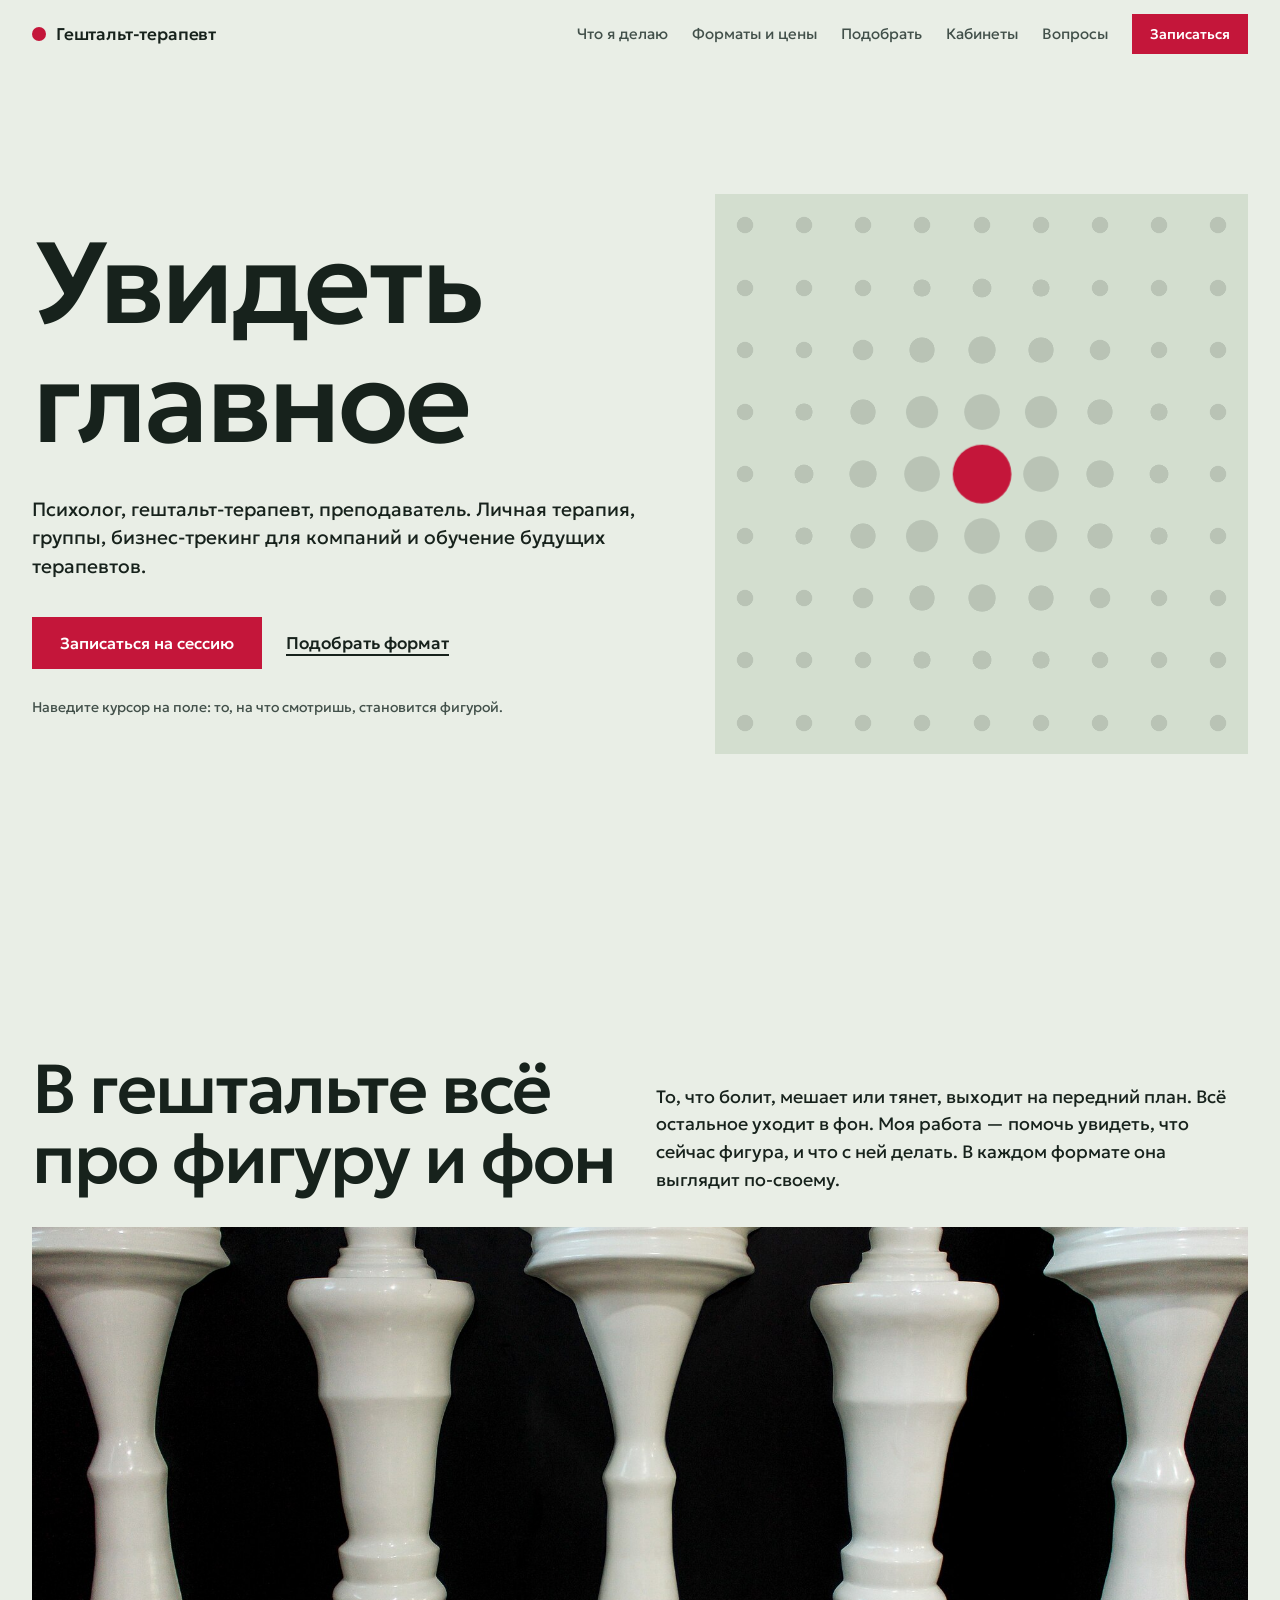
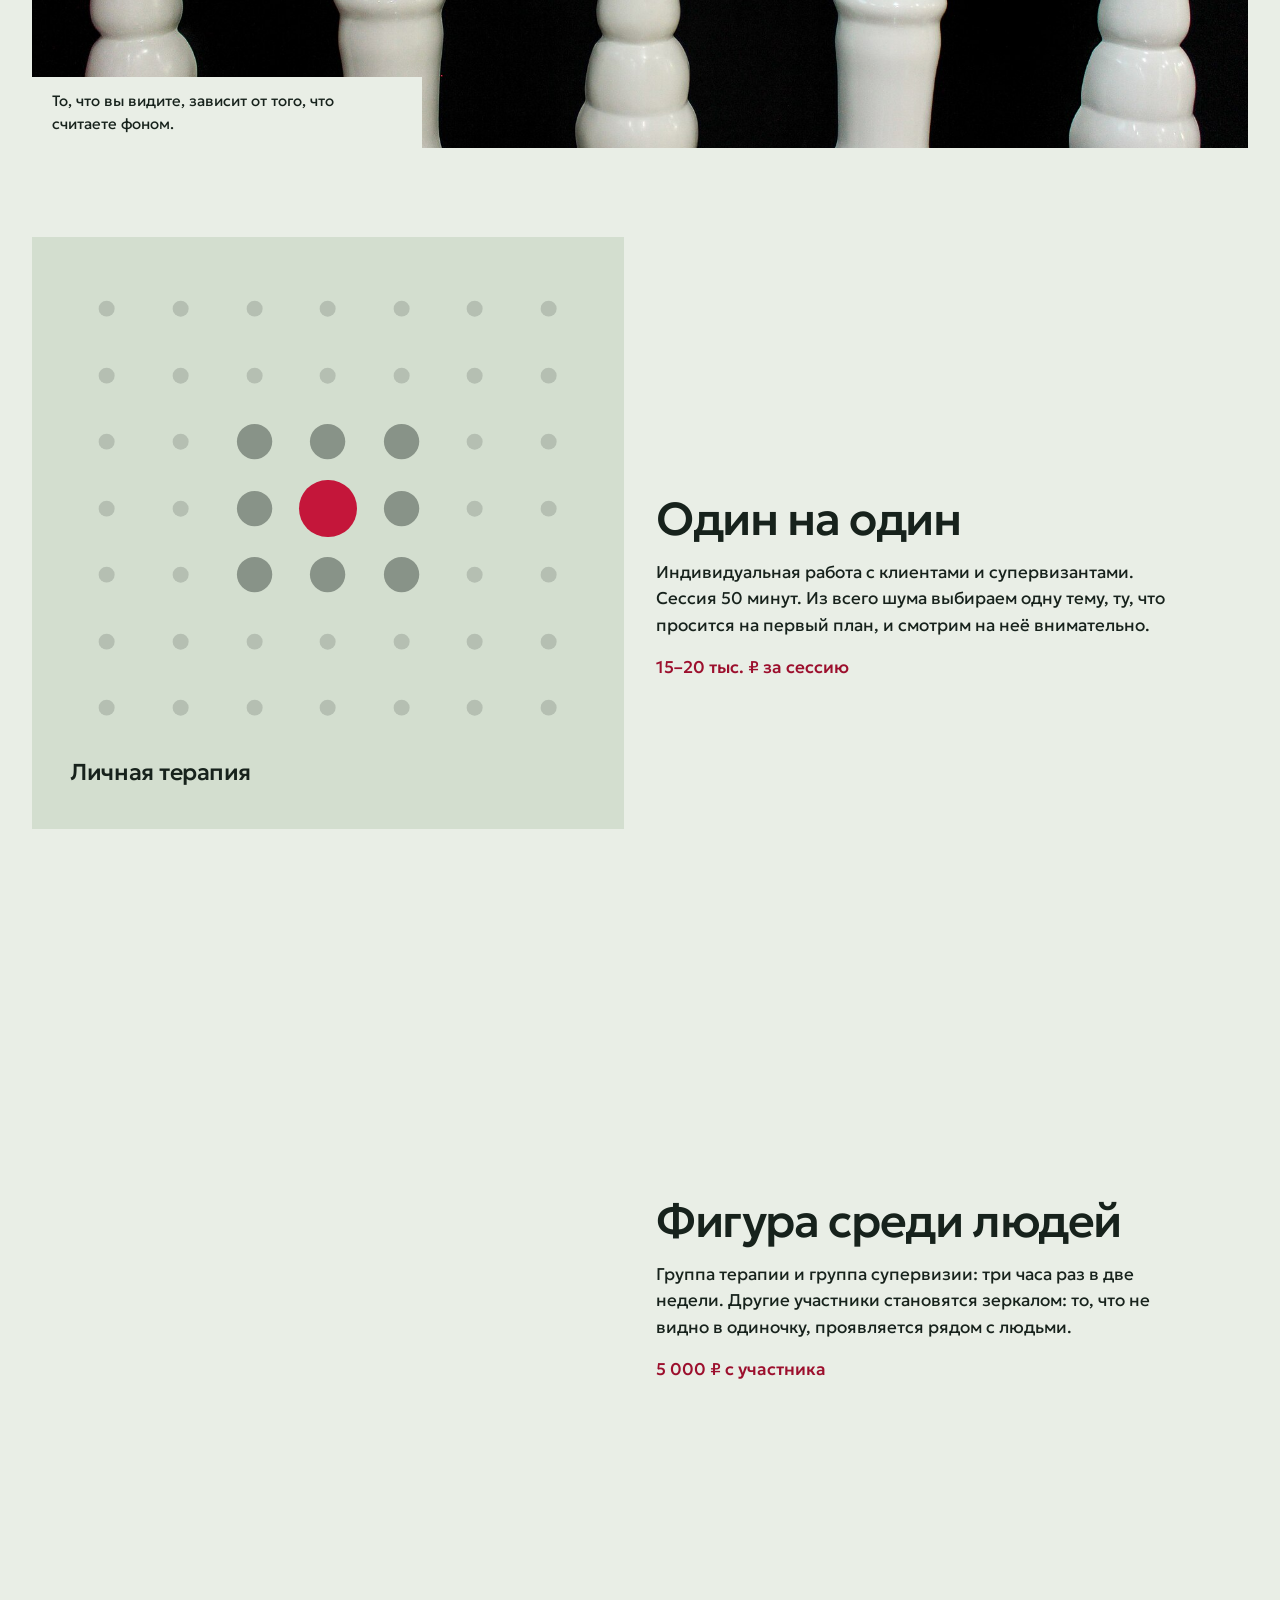
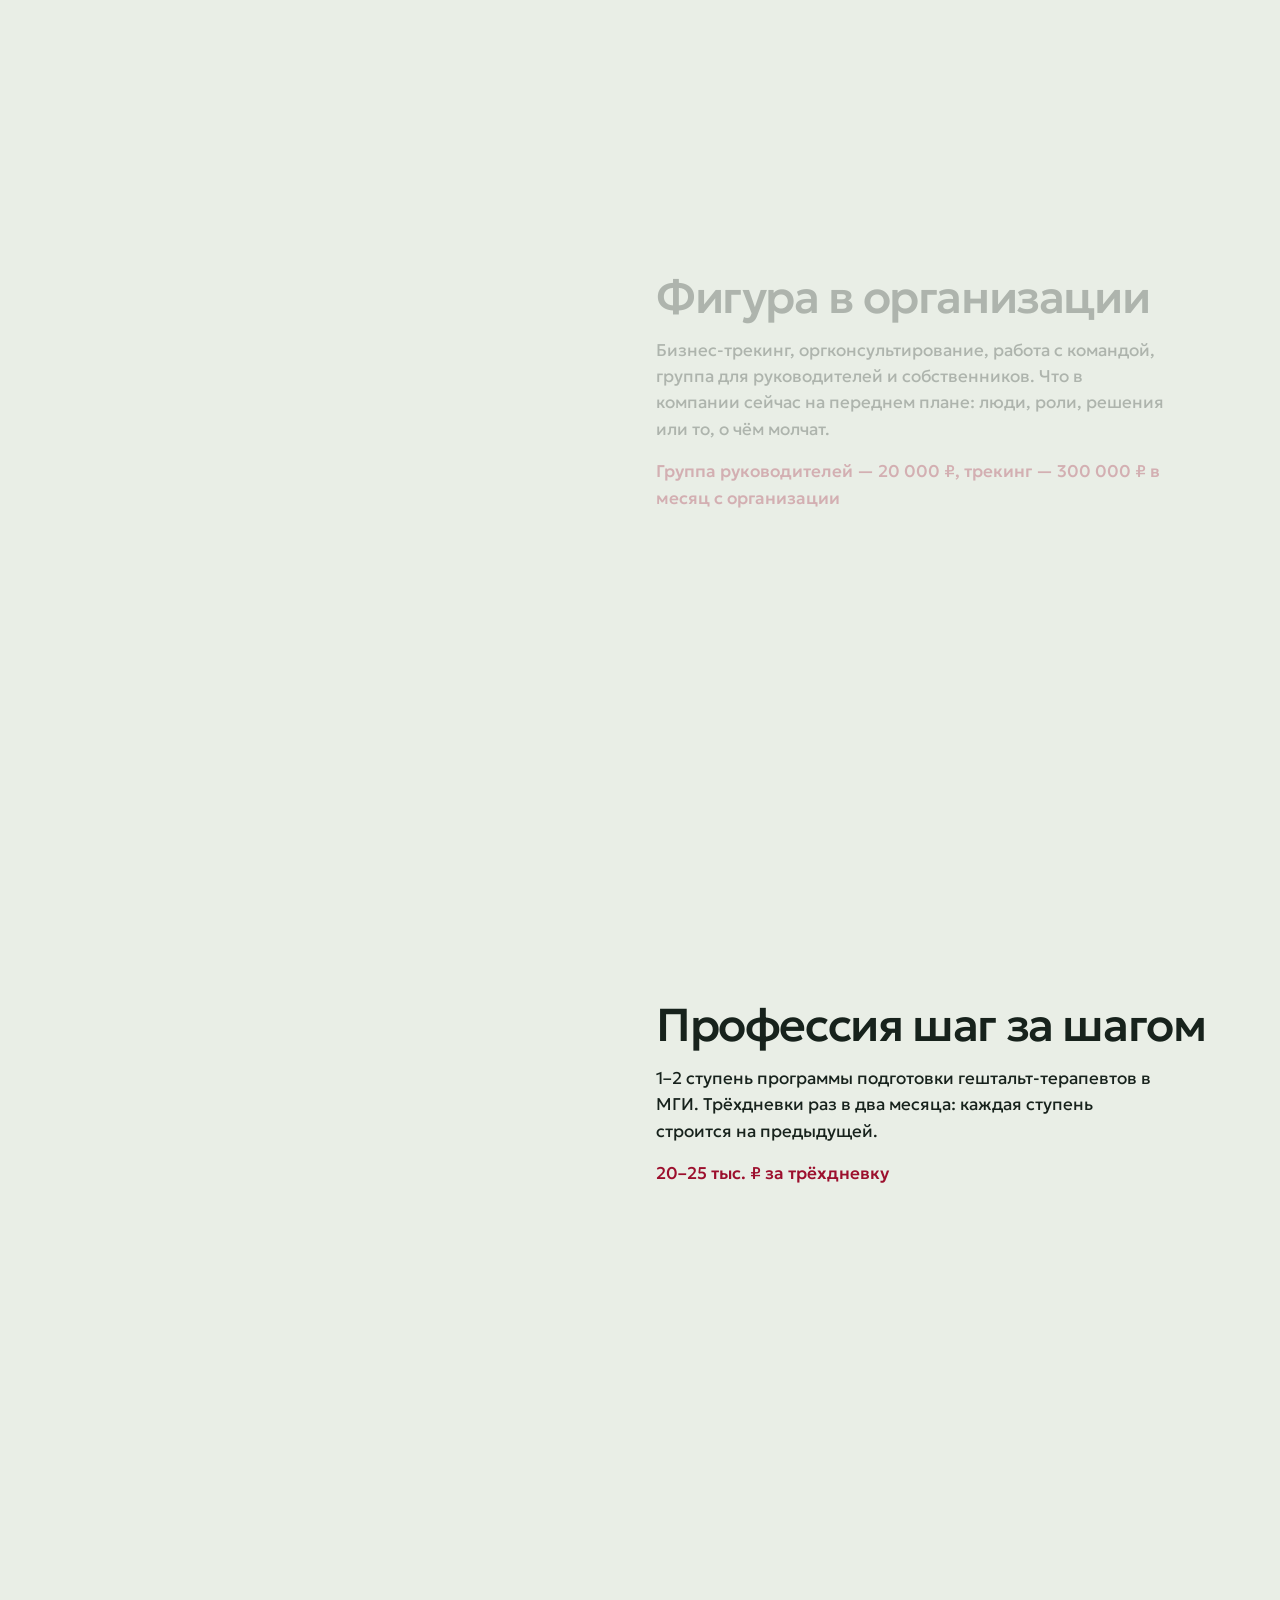
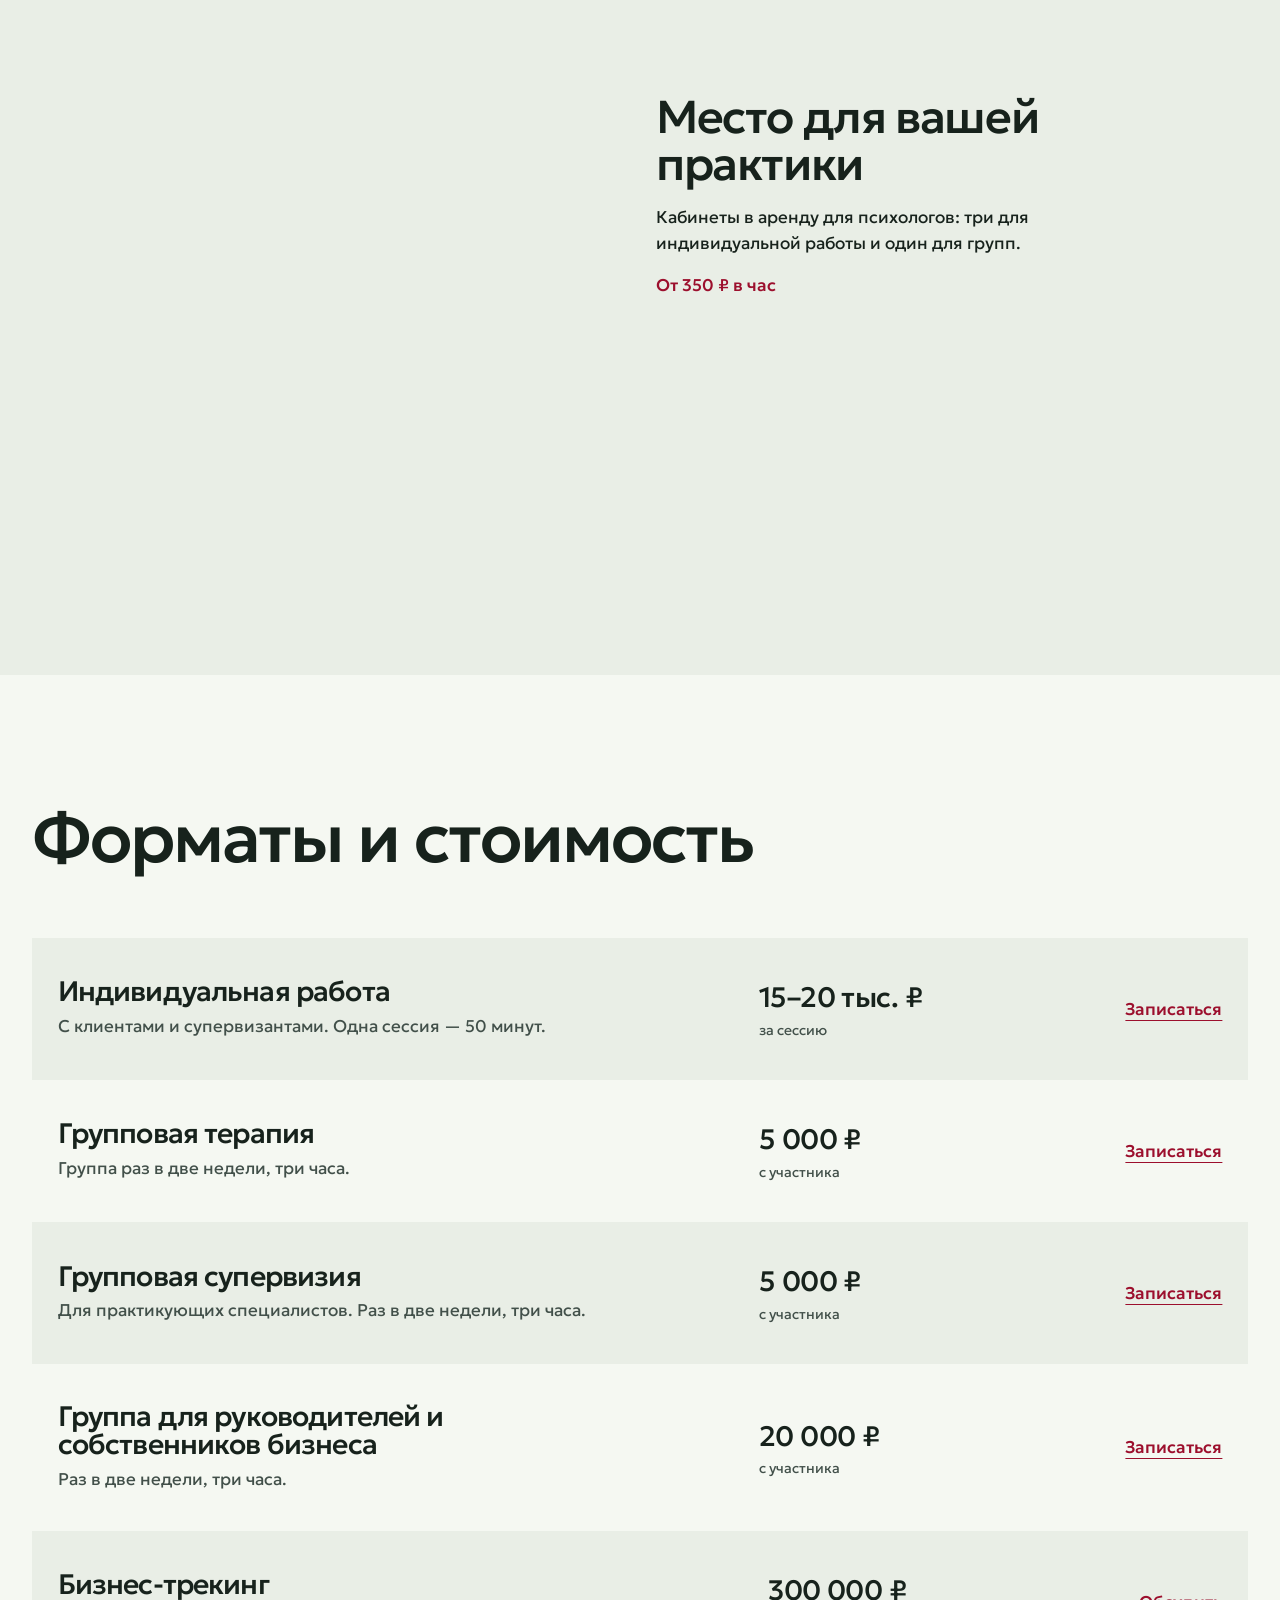
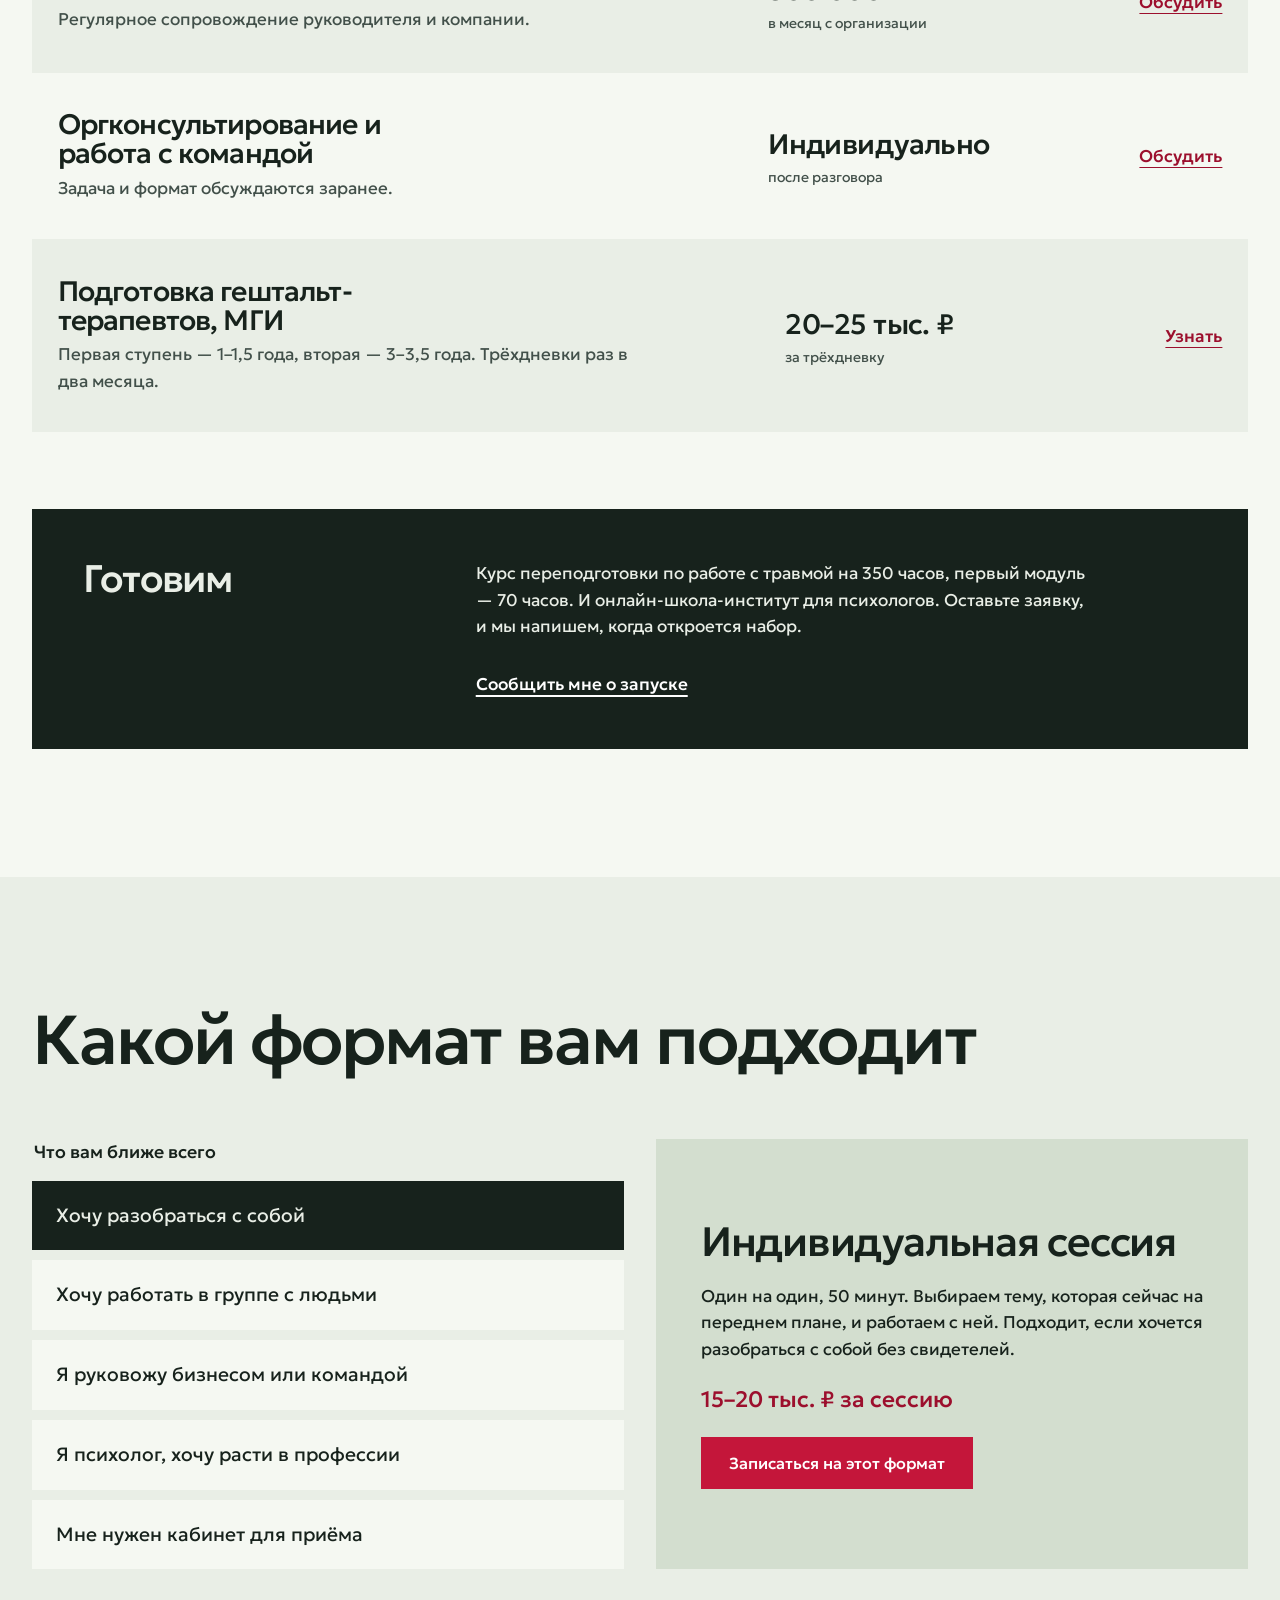
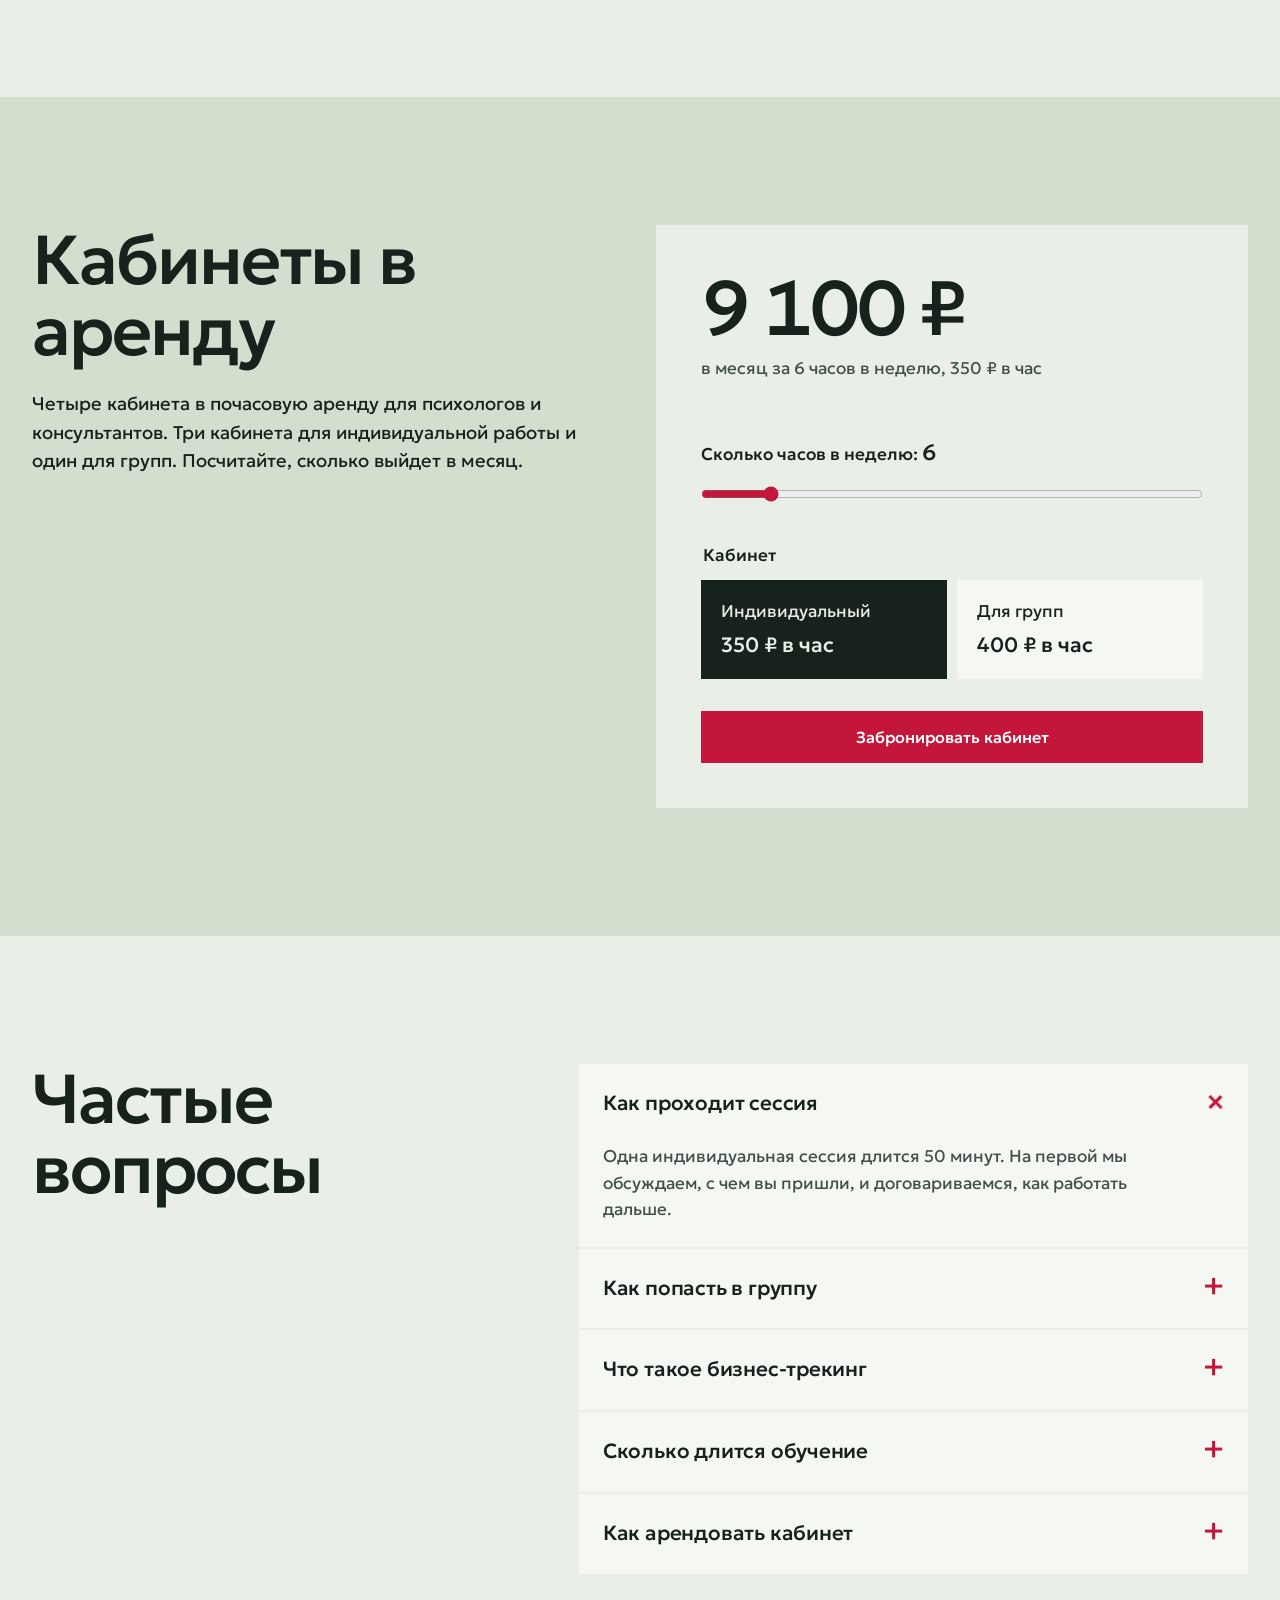
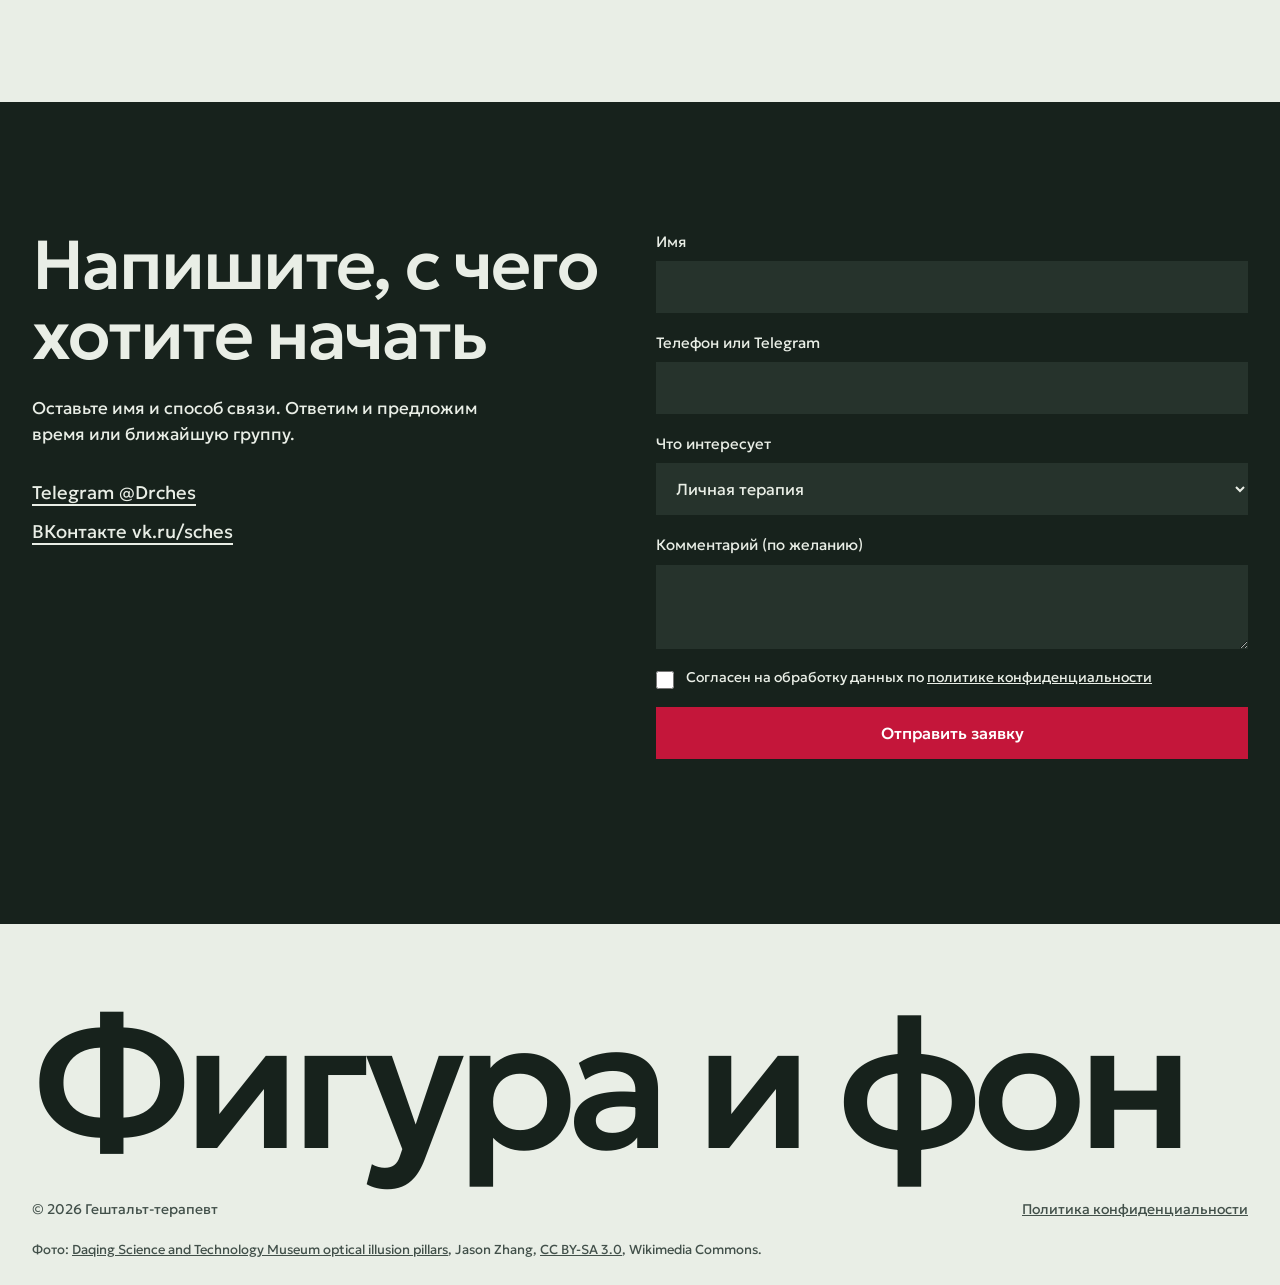
==== index.html @ aaffb103 "Landing: gestalt therapist" ====
<!doctype html>
<html lang="ru">
<head>
<meta charset="utf-8">
<meta name="viewport" content="width=device-width, initial-scale=1">
<title>Гештальт-терапевт: личная терапия, группы, бизнес-трекинг, аренда кабинетов</title>
<meta name="description" content="Психолог, гештальт-терапевт, преподаватель. Личная терапия от 15 000 ₽ за сессию, группы по 5 000 ₽, бизнес-трекинг, оргконсультирование, обучение гештальт-терапевтов. Кабинеты в аренду для психологов.">
<meta property="og:title" content="Гештальт-терапевт: терапия, группы, бизнес-трекинг">
<meta property="og:description" content="Выйти из фона и увидеть главное. Личная терапия, группы, работа с командами, обучение и кабинеты в аренду.">
<meta property="og:type" content="website">
<meta name="theme-color" content="#E9EEE6">
<script>document.documentElement.classList.add('js')</script>
<link rel="preconnect" href="https://fonts.googleapis.com">
<link rel="preconnect" href="https://fonts.gstatic.com" crossorigin>
<link href="https://fonts.googleapis.com/css2?family=Geologica:wght@300;400;500;700&display=swap" rel="stylesheet">
<link rel="stylesheet" href="styles.css">
</head>
<body>

<header class="header" id="header">
  <div class="header__inner">
    <a class="logo" href="#top" aria-label="Гештальт-терапевт, на главную"><i class="logo__dot" aria-hidden="true"></i>Гештальт-терапевт</a>
    <nav class="nav" id="nav" aria-label="Разделы">
      <a href="#work">Что я делаю</a>
      <a href="#services">Форматы и цены</a>
      <a href="#pick">Подобрать</a>
      <a href="#rooms">Кабинеты</a>
      <a href="#faq">Вопросы</a>
    </nav>
    <a class="btn btn--small header__cta" href="#contact"><span>Записаться</span></a>
    <button class="burger" id="burger" aria-label="Меню" aria-expanded="false"><i></i><i></i></button>
  </div>
</header>

<main id="top">

<!-- HERO -->
<section class="hero">
  <div class="hero__text">
    <h1 class="hero__title" data-split>Увидеть главное</h1>
    <p class="hero__lead">Психолог, гештальт-терапевт, преподаватель. Личная терапия, группы, бизнес-трекинг для компаний и обучение будущих терапевтов.</p>
    <div class="hero__actions">
      <a class="btn" href="#contact" data-magnet><span>Записаться на сессию</span></a>
      <a class="textlink" href="#pick">Подобрать формат</a>
    </div>
    <p class="hero__hint" id="heroHint">Наведите курсор на поле: то, на что смотришь, становится фигурой.</p>
  </div>
  <div class="field" id="field" role="img" aria-label="Поле из кругов: один из них выходит на первый план"></div>
</section>

<!-- SCENE -->
<section class="zone" id="work" aria-labelledby="sceneTitle">
  <div class="zone__head">
    <h2 id="sceneTitle">В гештальте всё про фигуру и фон</h2>
    <figure class="zone__pic"><img src="assets/daqing-science-and-technology-museum-optical-illusion.jpg" width="1920" height="1280" alt="Две колонны-иллюзии: профиль лица или ваза, зависит от того, что вы считаете фоном" loading="lazy"><figcaption>То, что вы видите, зависит от того, что считаете фоном.</figcaption></figure>
    <p class="zone__lead">То, что болит, мешает или тянет, выходит на передний план. Всё остальное уходит в фон. Моя работа — помочь увидеть, что сейчас фигура, и что с ней делать. В каждом формате она выглядит по-своему.</p>
  </div>
  <div class="zone__body">
    <div class="zone__stage" aria-hidden="true">
      <div class="grid7" id="grid7"></div>
      <p class="zone__cap" id="sceneCap">Личная терапия</p>
    </div>
    <ol class="zone__steps">
      <li class="step is-active" data-pattern="solo" data-label="Личная терапия">
        <h3>Один на один</h3>
        <p>Индивидуальная работа с клиентами и супервизантами. Сессия 50 минут. Из всего шума выбираем одну тему, ту, что просится на первый план, и смотрим на неё внимательно.</p>
        <p class="step__price">15–20 тыс. ₽ за сессию</p>
      </li>
      <li class="step" data-pattern="group" data-label="Группы">
        <h3>Фигура среди людей</h3>
        <p>Группа терапии и группа супервизии: три часа раз в две недели. Другие участники становятся зеркалом: то, что не видно в одиночку, проявляется рядом с людьми.</p>
        <p class="step__price">5 000 ₽ с участника</p>
      </li>
      <li class="step" data-pattern="team" data-label="Бизнес и команды">
        <h3>Фигура в организации</h3>
        <p>Бизнес-трекинг, оргконсультирование, работа с командой, группа для руководителей и собственников. Что в компании сейчас на переднем плане: люди, роли, решения или то, о чём молчат.</p>
        <p class="step__price">Группа руководителей — 20 000 ₽, трекинг — 300 000 ₽ в месяц с организации</p>
      </li>
      <li class="step" data-pattern="learn" data-label="Обучение">
        <h3>Профессия шаг за шагом</h3>
        <p>1–2 ступень программы подготовки гештальт-терапевтов в МГИ. Трёхдневки раз в два месяца: каждая ступень строится на предыдущей.</p>
        <p class="step__price">20–25 тыс. ₽ за трёхдневку</p>
      </li>
      <li class="step" data-pattern="rooms" data-label="Кабинеты">
        <h3>Место для вашей практики</h3>
        <p>Кабинеты в аренду для психологов: три для индивидуальной работы и один для групп.</p>
        <p class="step__price">От 350 ₽ в час</p>
      </li>
    </ol>
  </div>
</section>

<!-- SERVICES -->
<section class="services" id="services" aria-labelledby="servTitle">
  <h2 id="servTitle" data-reveal>Форматы и стоимость</h2>
  <ul class="rows">
    <li class="row" data-reveal>
      <div class="row__main"><h3>Индивидуальная работа</h3><p>С клиентами и супервизантами. Одна сессия — 50 минут.</p></div>
      <p class="row__price">15–20 тыс. ₽<small>за сессию</small></p>
      <a class="row__go" href="#contact" data-fmt="Личная терапия" aria-label="Записаться: индивидуальная работа">Записаться</a>
    </li>
    <li class="row" data-reveal>
      <div class="row__main"><h3>Групповая терапия</h3><p>Группа раз в две недели, три часа.</p></div>
      <p class="row__price">5 000 ₽<small>с участника</small></p>
      <a class="row__go" href="#contact" data-fmt="Групповая терапия" aria-label="Записаться: групповая терапия">Записаться</a>
    </li>
    <li class="row" data-reveal>
      <div class="row__main"><h3>Групповая супервизия</h3><p>Для практикующих специалистов. Раз в две недели, три часа.</p></div>
      <p class="row__price">5 000 ₽<small>с участника</small></p>
      <a class="row__go" href="#contact" data-fmt="Групповая супервизия" aria-label="Записаться: групповая супервизия">Записаться</a>
    </li>
    <li class="row" data-reveal>
      <div class="row__main"><h3>Группа для руководителей и собственников бизнеса</h3><p>Раз в две недели, три часа.</p></div>
      <p class="row__price">20 000 ₽<small>с участника</small></p>
      <a class="row__go" href="#contact" data-fmt="Группа для руководителей" aria-label="Записаться: группа для руководителей">Записаться</a>
    </li>
    <li class="row" data-reveal>
      <div class="row__main"><h3>Бизнес-трекинг</h3><p>Регулярное сопровождение руководителя и компании.</p></div>
      <p class="row__price">300 000 ₽<small>в месяц с организации</small></p>
      <a class="row__go" href="#contact" data-fmt="Бизнес-трекинг" aria-label="Обсудить бизнес-трекинг">Обсудить</a>
    </li>
    <li class="row" data-reveal>
      <div class="row__main"><h3>Оргконсультирование и работа с командой</h3><p>Задача и формат обсуждаются заранее.</p></div>
      <p class="row__price">Индивидуально<small>после разговора</small></p>
      <a class="row__go" href="#contact" data-fmt="Оргконсультирование" aria-label="Обсудить оргконсультирование">Обсудить</a>
    </li>
    <li class="row" data-reveal>
      <div class="row__main"><h3>Подготовка гештальт-терапевтов, МГИ</h3><p>Первая ступень — 1–1,5 года, вторая — 3–3,5 года. Трёхдневки раз в два месяца.</p></div>
      <p class="row__price">20–25 тыс. ₽<small>за трёхдневку</small></p>
      <a class="row__go" href="#contact" data-fmt="Обучение" aria-label="Узнать про обучение">Узнать</a>
    </li>
  </ul>
  <div class="soon" data-reveal>
    <h3>Готовим</h3>
    <p>Курс переподготовки по работе с травмой на 350 часов, первый модуль — 70 часов. И онлайн-школа-институт для психологов. Оставьте заявку, и мы напишем, когда откроется набор.</p>
    <a class="textlink" href="#contact" data-fmt="Новые программы">Сообщить мне о запуске</a>
  </div>
</section>

<!-- PICKER -->
<section class="pick" id="pick" aria-labelledby="pickTitle">
  <h2 id="pickTitle">Какой формат вам подходит</h2>
  <div class="pick__body">
    <fieldset class="pick__q">
      <legend>Что вам ближе всего</legend>
      <label><input type="radio" name="pk" value="self" checked><span>Хочу разобраться с собой</span></label>
      <label><input type="radio" name="pk" value="people"><span>Хочу работать в группе с людьми</span></label>
      <label><input type="radio" name="pk" value="boss"><span>Я руковожу бизнесом или командой</span></label>
      <label><input type="radio" name="pk" value="pro"><span>Я психолог, хочу расти в профессии</span></label>
      <label><input type="radio" name="pk" value="room"><span>Мне нужен кабинет для приёма</span></label>
    </fieldset>
    <div class="pick__out" aria-live="polite">
      <p class="pick__format" id="pickFormat"></p>
      <p class="pick__why" id="pickWhy"></p>
      <p class="pick__price" id="pickPrice"></p>
      <a class="btn" id="pickGo" href="#contact"><span>Записаться на этот формат</span></a>
    </div>
  </div>
</section>

<!-- ROOMS -->
<section class="rooms" id="rooms" aria-labelledby="roomsTitle">
  <div class="rooms__intro">
    <h2 id="roomsTitle">Кабинеты в аренду</h2>
    <p>Четыре кабинета в почасовую аренду для психологов и консультантов. Три кабинета для индивидуальной работы и один для групп. Посчитайте, сколько выйдет в месяц.</p>
  </div>
  <div class="calc" id="calc">
    <div class="calc__res" aria-live="polite">
      <p class="calc__sum"><span id="sumMonth">9 100</span> ₽</p>
      <p class="calc__note" id="sumNote">в месяц за 6 часов в неделю</p>
    </div>
    <div class="calc__f">
      <p>Сколько часов в неделю: <output id="hOut">6</output></p>
      <input type="range" id="hours" min="1" max="40" value="6" aria-label="Часов в неделю">
    </div>
    <fieldset class="calc__type">
      <legend>Кабинет</legend>
      <label><input type="radio" name="room" value="350" checked><span>Индивидуальный<b>350 ₽ в час</b></span></label>
      <label><input type="radio" name="room" value="400"><span>Для групп<b>400 ₽ в час</b></span></label>
    </fieldset>
    <a class="btn" href="#contact" data-fmt="Аренда кабинета"><span>Забронировать кабинет</span></a>
  </div>
</section>

<!-- FAQ -->
<section class="faq" id="faq" aria-labelledby="faqTitle">
  <h2 id="faqTitle" data-reveal>Частые вопросы</h2>
  <div class="faq__list">
    <details data-reveal open>
      <summary>Как проходит сессия</summary>
      <p>Одна индивидуальная сессия длится 50 минут. На первой мы обсуждаем, с чем вы пришли, и договариваемся, как работать дальше.</p>
    </details>
    <details data-reveal>
      <summary>Как попасть в группу</summary>
      <p>Оставьте заявку и укажите, какая группа интересует: терапии, супервизии или для руководителей. Мы свяжемся и подскажем, когда ближайшая встреча. Группы встречаются раз в две недели по три часа.</p>
    </details>
    <details data-reveal>
      <summary>Что такое бизнес-трекинг</summary>
      <p>Регулярная работа с руководителем и командой над тем, что происходит в компании. Стоимость — 300 000 ₽ в месяц с организации. Состав и ритм встреч обсуждаем на первом разговоре.</p>
    </details>
    <details data-reveal>
      <summary>Сколько длится обучение</summary>
      <p>Первая ступень программы подготовки гештальт-терапевтов в МГИ занимает от года до полутора лет, вторая — три–три с половиной года. Занятия трёхдневками раз в два месяца, трёхдневка стоит 20–25 тыс. ₽.</p>
    </details>
    <details data-reveal>
      <summary>Как арендовать кабинет</summary>
      <p>Выберите кабинет и количество часов в калькуляторе выше и оставьте заявку. Индивидуальный кабинет стоит 350 ₽ в час, групповой — 400 ₽ в час.</p>
    </details>
  </div>
</section>

<!-- CONTACT -->
<section class="contact" id="contact" aria-labelledby="contactTitle">
  <div class="contact__text">
    <h2 id="contactTitle">Напишите, с чего хотите начать</h2>
    <p>Оставьте имя и способ связи. Ответим и предложим время или ближайшую группу.</p>
    <ul class="links">
      <li><a href="https://t.me/Drches" target="_blank" rel="noopener">Telegram @Drches</a></li>
      <li><a href="https://vk.ru/sches" target="_blank" rel="noopener">ВКонтакте vk.ru/sches</a></li>
    </ul>
  </div>
  <form class="form" id="leadForm" novalidate>
    <label>Имя<input type="text" name="name" autocomplete="given-name" required></label>
    <label>Телефон или Telegram<input type="tel" name="phone" autocomplete="tel" required></label>
    <label>Что интересует
      <select name="request" id="reqSelect">
        <option>Личная терапия</option>
        <option>Групповая терапия</option>
        <option>Групповая супервизия</option>
        <option>Группа для руководителей</option>
        <option>Бизнес-трекинг</option>
        <option>Оргконсультирование</option>
        <option>Обучение</option>
        <option>Аренда кабинета</option>
        <option>Новые программы</option>
      </select>
    </label>
    <label>Комментарий (по желанию)<textarea name="comment" rows="3"></textarea></label>
    <input type="text" name="_gotcha" style="display:none" tabindex="-1" autocomplete="off">
    <label class="check"><input type="checkbox" name="consent" required><span>Согласен на обработку данных по <a href="privacy.html" target="_blank">политике конфиденциальности</a></span></label>
    <button class="btn" type="submit"><span>Отправить заявку</span></button>
    <p class="form__note" id="formNote" role="status"></p>
  </form>
</section>

</main>

<footer class="footer">
  <p class="footer__big" aria-hidden="true">Фигура и фон</p>
  <div class="footer__row">
    <p>© <span id="year">2026</span> Гештальт-терапевт</p>
    <a href="privacy.html">Политика конфиденциальности</a>
  </div>
  <p class="credits">Фото: <a href="https://commons.wikimedia.org/wiki/File:Daqing_Science_and_Technology_Museum_optical_illusion_pillars.jpg">Daqing Science and Technology Museum optical illusion pillars</a>, Jason Zhang, <a href="https://creativecommons.org/licenses/by-sa/3.0">CC BY-SA 3.0</a>, Wikimedia Commons.</p>
</footer>

<script src="script.js"></script>
</body>
</html>
---- styles.css ----
:root{
  --ground:#E9EEE6; --field:#D3DECF; --soft:#F5F8F2; --ink:#17221C; --ink2:#42504A; --accent:#C4163A; --accent-d:#9C0F2D;
  --m:clamp(16px,3vw,32px);
  --ff:'Geologica',system-ui,-apple-system,'Segoe UI',sans-serif;
  --ease:cubic-bezier(.2,.7,.2,1);
}
*{box-sizing:border-box;margin:0}
html{scroll-behavior:auto;-webkit-text-size-adjust:100%}
body{background:var(--ground);color:var(--ink);font:400 17px/1.55 var(--ff);overflow-x:hidden}
a{color:inherit}
img{max-width:100%;display:block}
:focus-visible{outline:3px solid var(--accent);outline-offset:3px}
::selection{background:var(--accent);color:#fff}
h1,h2,h3{font-weight:500;letter-spacing:-.03em;line-height:1.02}
h2{font-size:clamp(2rem,5.4vw,5rem);max-width:22ch}

/* header */
.header{position:fixed;inset:0 0 auto 0;z-index:50;transition:background .3s}
.header.scrolled{background:var(--ground)}
.header__inner{display:flex;align-items:center;gap:24px;padding:14px var(--m)}
.logo{display:flex;align-items:center;gap:10px;font-weight:500;text-decoration:none;letter-spacing:-.01em;margin-right:auto}
.logo__dot{width:14px;height:14px;border-radius:50%;background:var(--accent);display:block}
.nav{display:flex;gap:24px}
.nav a{text-decoration:none;font-size:15px;color:var(--ink2);transition:color .2s}
.nav a:hover{color:var(--ink)}
.burger{display:none;background:none;border:0;width:44px;height:44px;position:relative;cursor:pointer}
.burger i{position:absolute;left:10px;right:10px;height:2px;background:var(--ink);transition:transform .3s var(--ease)}
.burger i:first-child{top:18px}.burger i:last-child{top:25px}
.burger.is-open i:first-child{transform:translateY(3.5px) rotate(45deg)}
.burger.is-open i:last-child{transform:translateY(-3.5px) rotate(-45deg)}

/* buttons */
.btn{display:inline-flex;align-items:center;justify-content:center;min-height:52px;padding:0 28px;background:var(--accent);color:#fff;text-decoration:none;border:0;border-radius:0;font:500 16px var(--ff);cursor:pointer;transition:background .2s,transform .2s var(--ease)}
.btn:hover{background:var(--accent-d)}
.btn:active{transform:scale(.97)}
.btn--small{min-height:40px;padding:0 18px;font-size:14px}
.textlink{font-weight:500;text-decoration:underline;text-underline-offset:5px;text-decoration-thickness:2px;transition:color .2s}
.textlink:hover{color:var(--accent)}

/* hero */
.hero{min-height:100svh;display:grid;grid-template-columns:1.1fr .9fr;gap:var(--m);align-items:center;padding:96px var(--m) 48px}
.hero__title{font-size:clamp(3rem,9vw,9rem);line-height:.95}
.hero__title .w{display:inline-block;overflow:hidden;vertical-align:top;padding-bottom:.08em}
.hero__title .w>span{display:inline-block;transform:translateY(105%);animation:up 1.1s var(--ease) forwards;animation-delay:calc(var(--i)*.09s + .1s)}
.no-js .hero__title .w>span{transform:none}
@keyframes up{to{transform:none}}
.hero__lead{max-width:34em;margin-top:28px;font-size:clamp(1.05rem,1.5vw,1.3rem);line-height:1.5}
.hero__actions{display:flex;flex-wrap:wrap;align-items:center;gap:24px;margin-top:36px}
.hero__hint{margin-top:28px;font-size:14px;color:var(--ink2);max-width:34em}
.field{position:relative;aspect-ratio:1/1.05;width:100%;max-height:78svh;background:var(--field);touch-action:pan-y}
.disc{position:absolute;border-radius:50%;background:var(--ink);opacity:.14;transform:translate(-50%,-50%) scale(var(--s,.3));transition:transform .5s var(--ease),background .3s,opacity .3s;will-change:transform}
.disc.is-fig{background:var(--accent);opacity:1}

/* scene */
.zone{padding:clamp(80px,12vw,200px) var(--m) clamp(80px,10vw,160px)}
.zone__head{display:grid;gap:var(--m);align-items:end;margin-bottom:clamp(48px,7vw,110px)}
.zone__head{grid-template-columns:1fr 1fr}.zone__lead{grid-column:2;font-size:clamp(1.05rem,1.4vw,1.25rem);max-width:34em}.zone__pic{grid-column:1/-1;grid-row:2;position:relative;overflow:hidden;aspect-ratio:21/9}.zone__pic img{width:100%;height:100%;object-fit:cover;transition:transform 1.6s var(--ease)}.zone__pic:hover img{transform:scale(1.03)}.zone__pic figcaption{position:absolute;left:0;bottom:0;background:var(--ground);padding:12px 20px;font-size:15px;max-width:26em}
.zone__body{display:grid;grid-template-columns:1fr 1fr;gap:var(--m);align-items:start}
.zone__stage{position:sticky;top:12vh;background:var(--field);padding:clamp(20px,3vw,48px);aspect-ratio:1/1;max-height:76vh;width:100%;display:flex;flex-direction:column;justify-content:space-between}
.grid7{display:grid;grid-template-columns:repeat(7,1fr);gap:0;flex:1;min-height:0}
.cell{position:relative}
.cell i{position:absolute;inset:0;margin:auto;width:78%;aspect-ratio:1;border-radius:50%;background:var(--ink);opacity:.16;transform:scale(var(--s,.3));transition:transform .7s var(--ease),background .4s,opacity .4s;transition-delay:var(--dl,0s)}
.cell.f i{background:var(--accent);opacity:1}
.cell.m i{opacity:.4}
.zone__cap{font-weight:500;font-size:clamp(1.1rem,1.8vw,1.6rem);margin-top:14px;letter-spacing:-.02em}
.zone__steps{list-style:none;padding:0}
.step{min-height:78vh;display:flex;flex-direction:column;justify-content:center;gap:16px;opacity:.28;transition:opacity .5s;padding-right:var(--m)}
.step.is-active{opacity:1}
.step h3{font-size:clamp(1.8rem,3.6vw,3.4rem)}
.step p{max-width:30em}
.step__price{font-weight:500;color:var(--accent-d)}

/* services */
.services{background:var(--soft);padding:clamp(80px,10vw,160px) var(--m)}
.rows{list-style:none;padding:0;margin-top:clamp(40px,5vw,72px)}
.row{display:grid;grid-template-columns:1.6fr .8fr auto;gap:var(--m);align-items:center;padding:clamp(24px,3vw,40px) 0;transition:background .25s,padding .25s var(--ease)}
.row:nth-child(odd){background:var(--ground);padding-inline:clamp(16px,2vw,32px)}
.row:nth-child(even){padding-inline:clamp(16px,2vw,32px)}
.row:hover{background:var(--field)}
.row h3{font-size:clamp(1.3rem,2.2vw,2rem);max-width:22ch}
.row p{color:var(--ink2);margin-top:6px;max-width:34em}
.row .row__price{font-size:clamp(1.3rem,2.2vw,2rem);font-weight:500;color:var(--ink);letter-spacing:-.02em;margin:0}
.row__price small{display:block;font-size:14px;font-weight:400;color:var(--ink2);letter-spacing:0}
.row__go{font-weight:500;color:var(--accent-d);text-underline-offset:5px;white-space:nowrap}
.soon{margin-top:clamp(40px,6vw,96px);padding:clamp(24px,4vw,56px);background:var(--ink);color:var(--ground);display:grid;grid-template-columns:1fr 2fr;gap:var(--m);align-items:start}
.soon h3{font-size:clamp(1.6rem,3vw,2.6rem)}
.soon p{max-width:36em}
.soon .textlink{grid-column:2;color:#fff}

/* picker */
.pick{padding:clamp(80px,10vw,160px) var(--m)}
.pick__body{display:grid;grid-template-columns:1fr 1fr;gap:var(--m);margin-top:clamp(40px,5vw,72px);align-items:stretch}
.pick__q{border:0;padding:0;display:grid;gap:10px;align-content:start}
.pick__q legend{font-weight:500;margin-bottom:14px;font-size:1.1rem}
.pick__q label{cursor:pointer}
.pick__q input{position:absolute;opacity:0}
.pick__q span{display:block;padding:20px 24px;background:var(--soft);font-size:clamp(1.05rem,1.5vw,1.3rem);transition:background .25s,color .25s,transform .25s var(--ease)}
.pick__q label:hover span{transform:translateX(6px)}
.pick__q input:checked+span{background:var(--ink);color:var(--ground)}
.pick__q input:focus-visible+span{outline:3px solid var(--accent);outline-offset:3px}
.pick__out{background:var(--field);padding:clamp(24px,3.5vw,56px);display:flex;flex-direction:column;gap:20px;justify-content:center;transition:opacity .26s,transform .26s var(--ease)}
.pick__out.is-swap{opacity:0;transform:translateY(10px)}
.pick__format{font-size:clamp(1.6rem,3.2vw,3rem);font-weight:500;letter-spacing:-.03em;line-height:1.05}
.pick__why{max-width:30em}
.pick__price{font-size:1.4rem;font-weight:500;color:var(--accent-d)}
.pick__out .btn{align-self:flex-start}

/* rooms */
.rooms{background:var(--field);padding:clamp(80px,10vw,160px) var(--m);display:grid;grid-template-columns:1fr 1fr;gap:var(--m);align-items:start}
.rooms__intro p{margin-top:24px;max-width:30em;font-size:1.15rem}
.calc{background:var(--ground);padding:clamp(24px,3.5vw,56px);display:grid;gap:32px}
.calc__type{border:0;padding:0;display:grid;grid-template-columns:1fr 1fr;gap:10px}
.calc__type legend{font-weight:500;margin-bottom:12px}
.calc__type input{position:absolute;opacity:0}
.calc__type span{display:flex;flex-direction:column;gap:4px;padding:18px 20px;background:var(--soft);cursor:pointer;transition:background .25s,color .25s}
.calc__type b{font-weight:500;font-size:1.3rem}
.calc__type input:checked+span{background:var(--ink);color:var(--ground)}
.calc__type input:focus-visible+span{outline:3px solid var(--accent);outline-offset:3px}
.calc__f{display:grid;gap:8px;font-weight:500}
.calc__f output{font-size:1.4rem;letter-spacing:-.02em}
.calc__f input{width:100%;accent-color:var(--accent);height:32px}
.calc__sum{font-size:clamp(3rem,6vw,5.5rem);font-weight:500;letter-spacing:-.04em;line-height:1;font-variant-numeric:tabular-nums}
.calc__note{margin:8px 0 22px;color:var(--ink2)}

/* faq */
.faq{padding:clamp(80px,10vw,160px) var(--m);display:grid;grid-template-columns:1fr 1.3fr;gap:var(--m);align-items:start}
.faq__list{display:grid;gap:2px}
details{background:var(--soft);padding:0 24px}
summary{list-style:none;cursor:pointer;padding:24px 0;font-size:clamp(1.1rem,1.6vw,1.4rem);font-weight:500;display:flex;justify-content:space-between;gap:16px;letter-spacing:-.01em}
summary::-webkit-details-marker{display:none}
summary::after{content:"+";font-size:1.6em;line-height:.8;color:var(--accent);transition:transform .3s var(--ease)}
details[open] summary::after{transform:rotate(45deg)}
details p{padding:0 0 24px;max-width:34em;color:var(--ink2)}

/* contact */
.contact{background:var(--ink);color:var(--ground);padding:clamp(80px,10vw,160px) var(--m);display:grid;grid-template-columns:1fr 1fr;gap:var(--m);align-items:start}
.contact h2{max-width:13ch}
.contact__text p{margin-top:24px;max-width:28em}
.links{list-style:none;padding:0;margin-top:32px;display:grid;gap:10px;font-size:1.15rem}
.links a{text-underline-offset:5px;text-decoration-thickness:2px}
.links a:hover{color:#fff}
.form{display:grid;gap:18px}
.form label{display:grid;gap:8px;font-size:15px}
.form input[type=text],.form input[type=tel],.form select,.form textarea{width:100%;min-height:52px;padding:12px 16px;border:0;border-radius:0;background:#26332C;color:var(--ground);font:400 16px var(--ff)}
.form textarea{resize:vertical}
.form select option{color:#000}
.form input:focus-visible,.form select:focus-visible,.form textarea:focus-visible{outline:3px solid var(--accent)}
.form .check{display:flex;gap:12px;align-items:flex-start;font-size:14px}
.form .check input{margin-top:4px;accent-color:var(--accent);width:18px;height:18px;flex:none}
.form__note{min-height:1.4em;font-size:14px}

/* footer */
.footer{padding:clamp(48px,6vw,96px) var(--m) 24px;overflow:hidden}
.footer__big{font-size:clamp(3rem,14.4vw,15rem);font-weight:500;letter-spacing:-.05em;line-height:.9;white-space:nowrap;color:var(--ink)}
.credits{margin-top:20px;font-size:13px;color:var(--ink2)}.footer__row{display:flex;justify-content:space-between;flex-wrap:wrap;gap:12px;margin-top:32px;font-size:14px;color:var(--ink2)}

/* reveal */
.js [data-reveal]{opacity:0;transform:translateY(24px);transition:opacity .9s var(--ease),transform .9s var(--ease);transition-delay:var(--d,0ms)}
.js [data-reveal].is-in{opacity:1;transform:none}

@media (max-width:900px){
  .nav{position:fixed;inset:60px 0 auto 0;background:var(--ground);flex-direction:column;gap:0;padding:8px var(--m) 20px;transform:translateY(-130%);transition:transform .4s var(--ease)}
  .nav.is-open{transform:none}
  .nav a{padding:14px 0;font-size:18px}
  .burger{display:block}
  .header__cta{display:none}
  .hero{grid-template-columns:1fr;padding-top:88px;min-height:auto;gap:32px}
  .field{aspect-ratio:1;max-height:none}
  .zone__head,.zone__body,.pick__body,.rooms,.faq,.contact,.soon{grid-template-columns:1fr}
  .soon .textlink{grid-column:1}
  .zone__stage,.zone__steps{grid-area:1/1}
  .zone__stage{top:64px;aspect-ratio:auto;height:42vh;max-height:none;z-index:1}
  .zone__body{gap:0}
  .zone__steps{padding-top:46vh}
  .step{min-height:56vh;padding-right:0;justify-content:flex-start;padding-top:8px}
  .zone__pic{aspect-ratio:4/3}
  .zone__lead{grid-column:1}
  .zone__head{grid-template-columns:1fr}
  .row{grid-template-columns:1fr auto;}
  .row__main{grid-column:1/-1}
}
@media (prefers-reduced-motion:reduce){
  *{animation-duration:.01ms!important;transition-duration:.01ms!important}
  .hero__title .w>span{transform:none}
  .js [data-reveal]{opacity:1;transform:none}
}
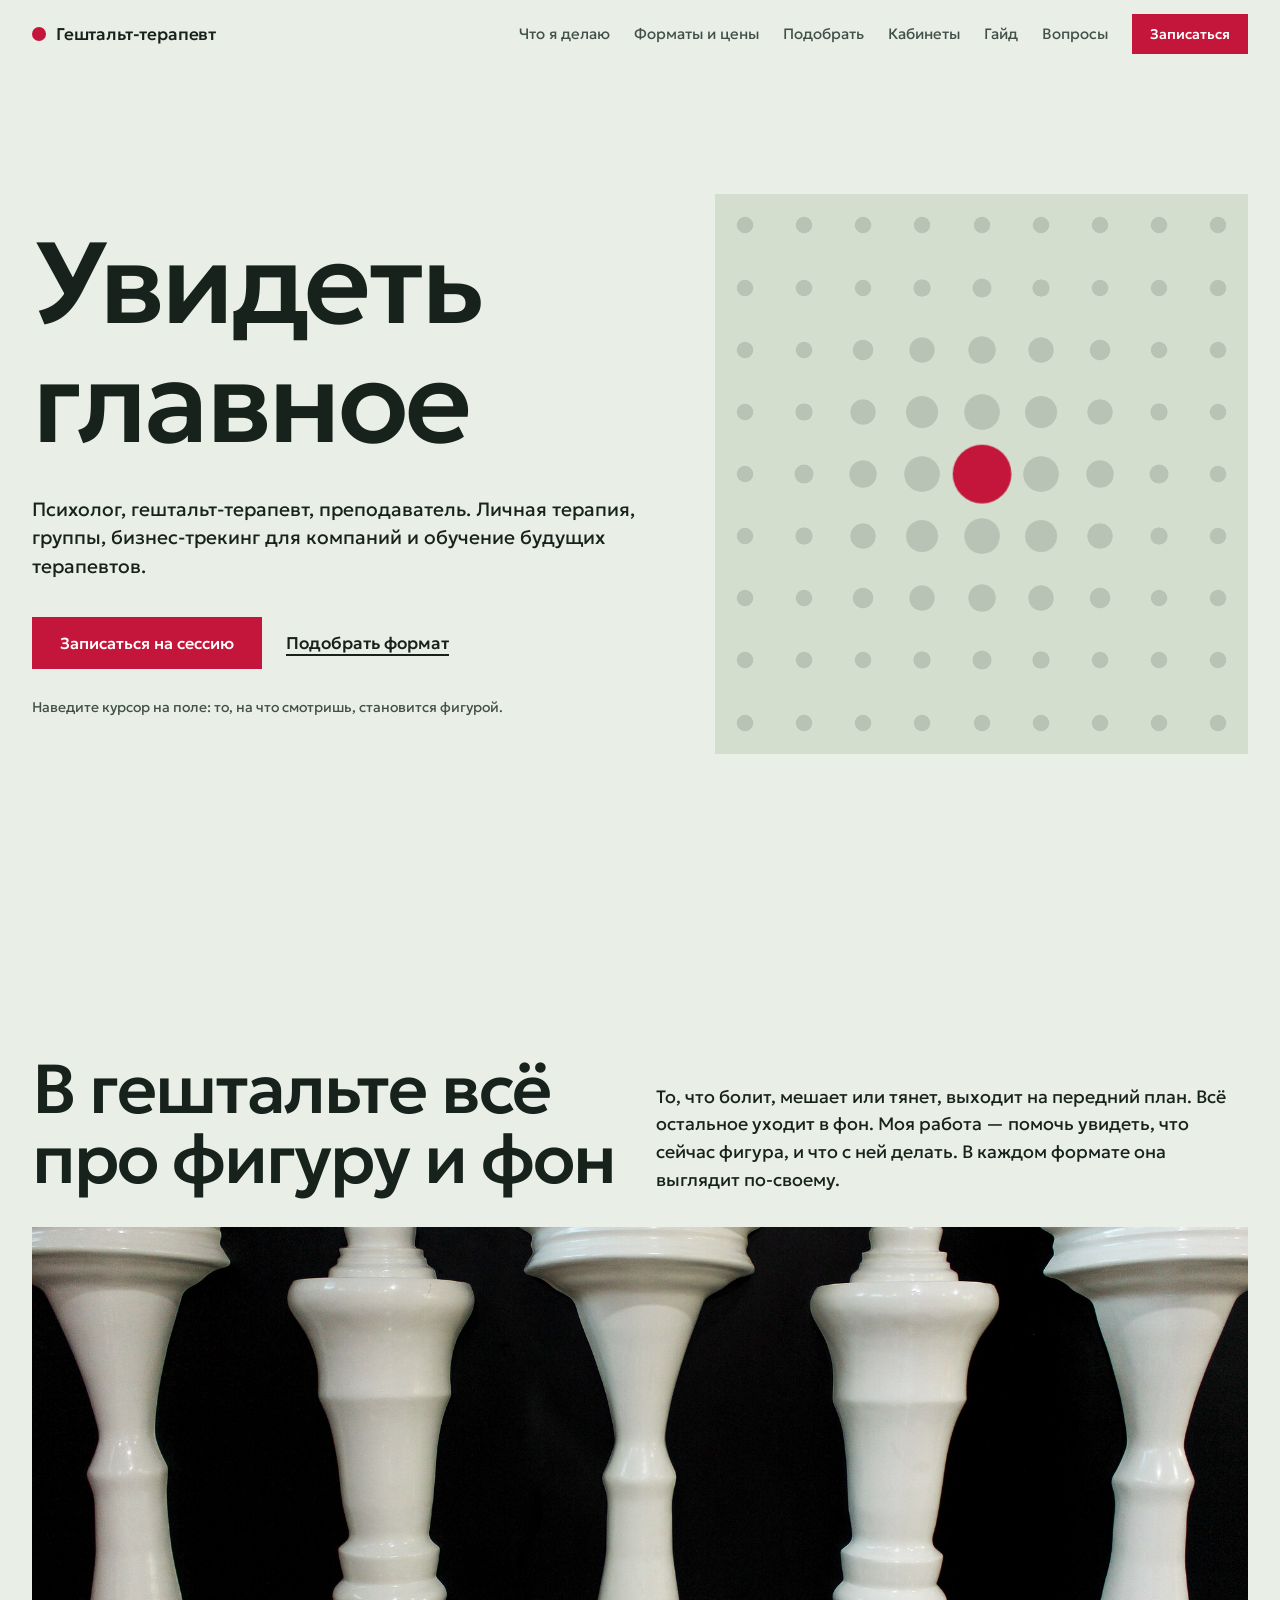
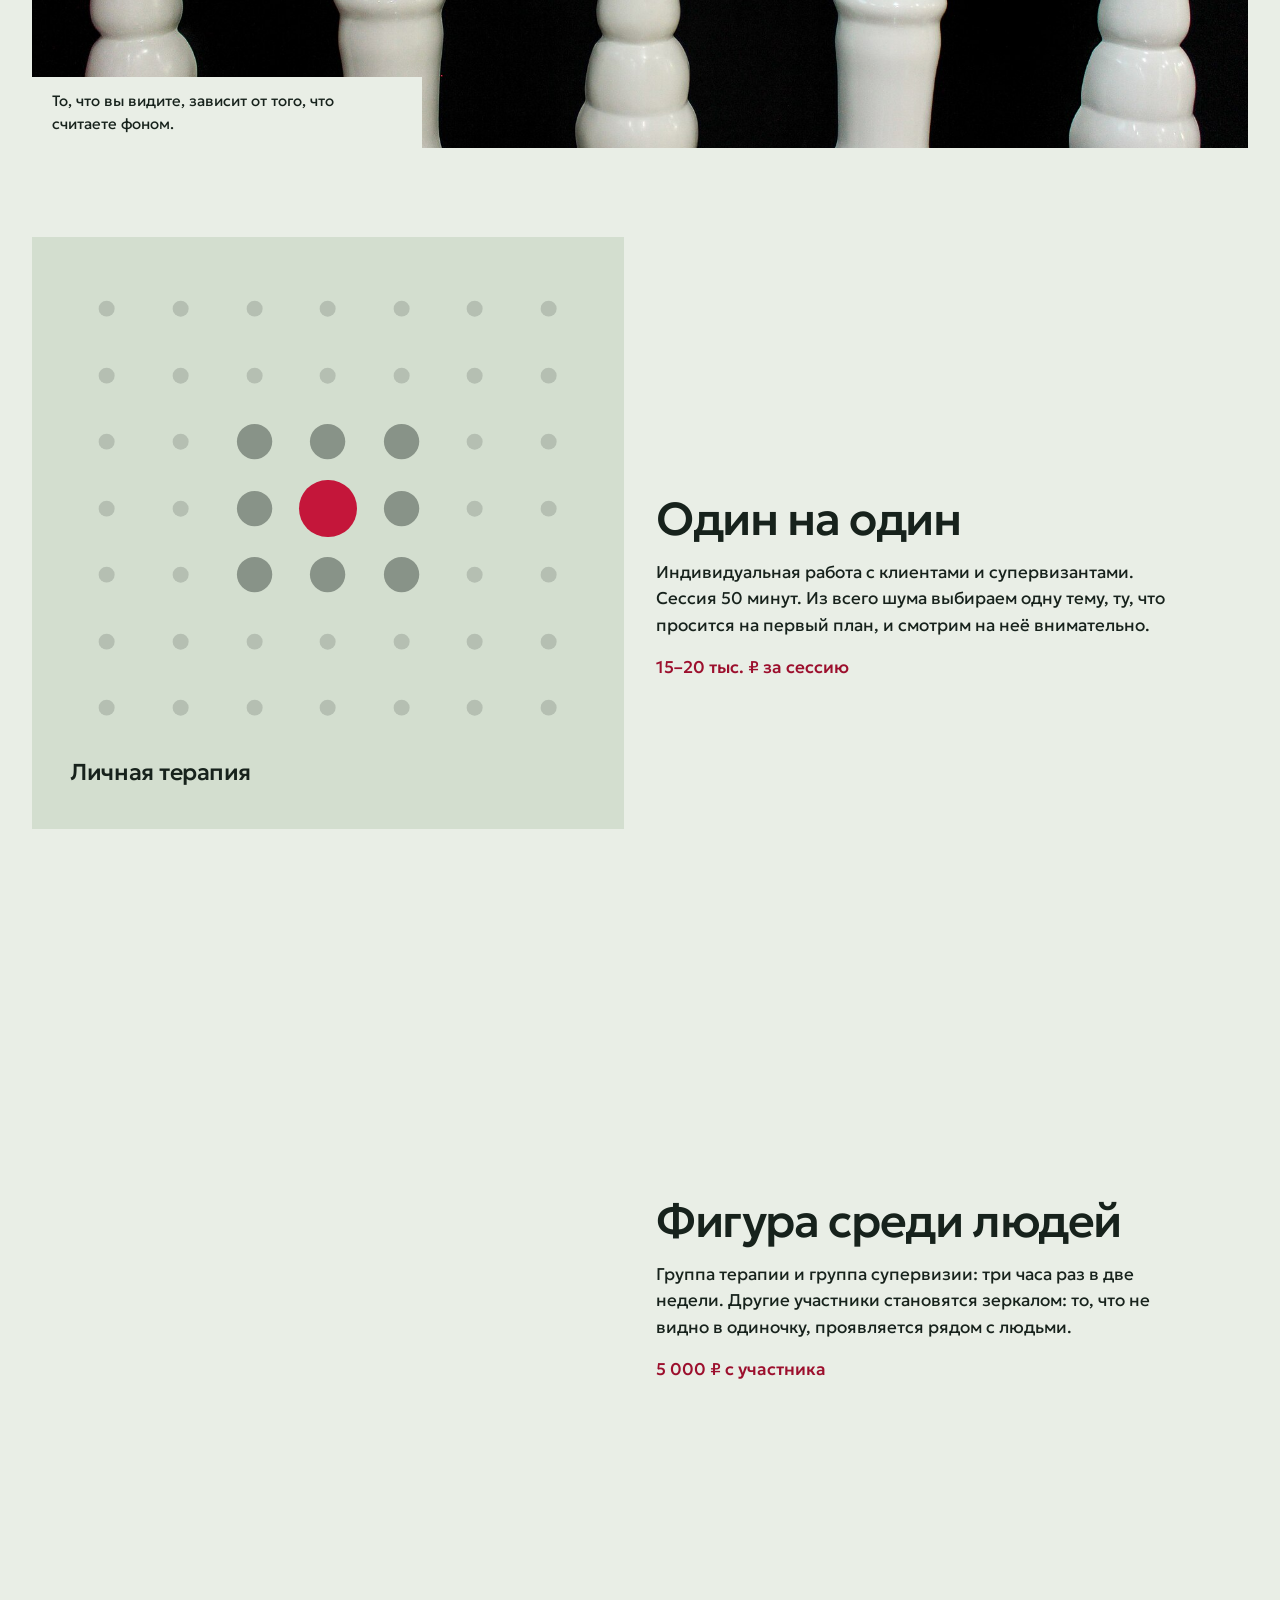
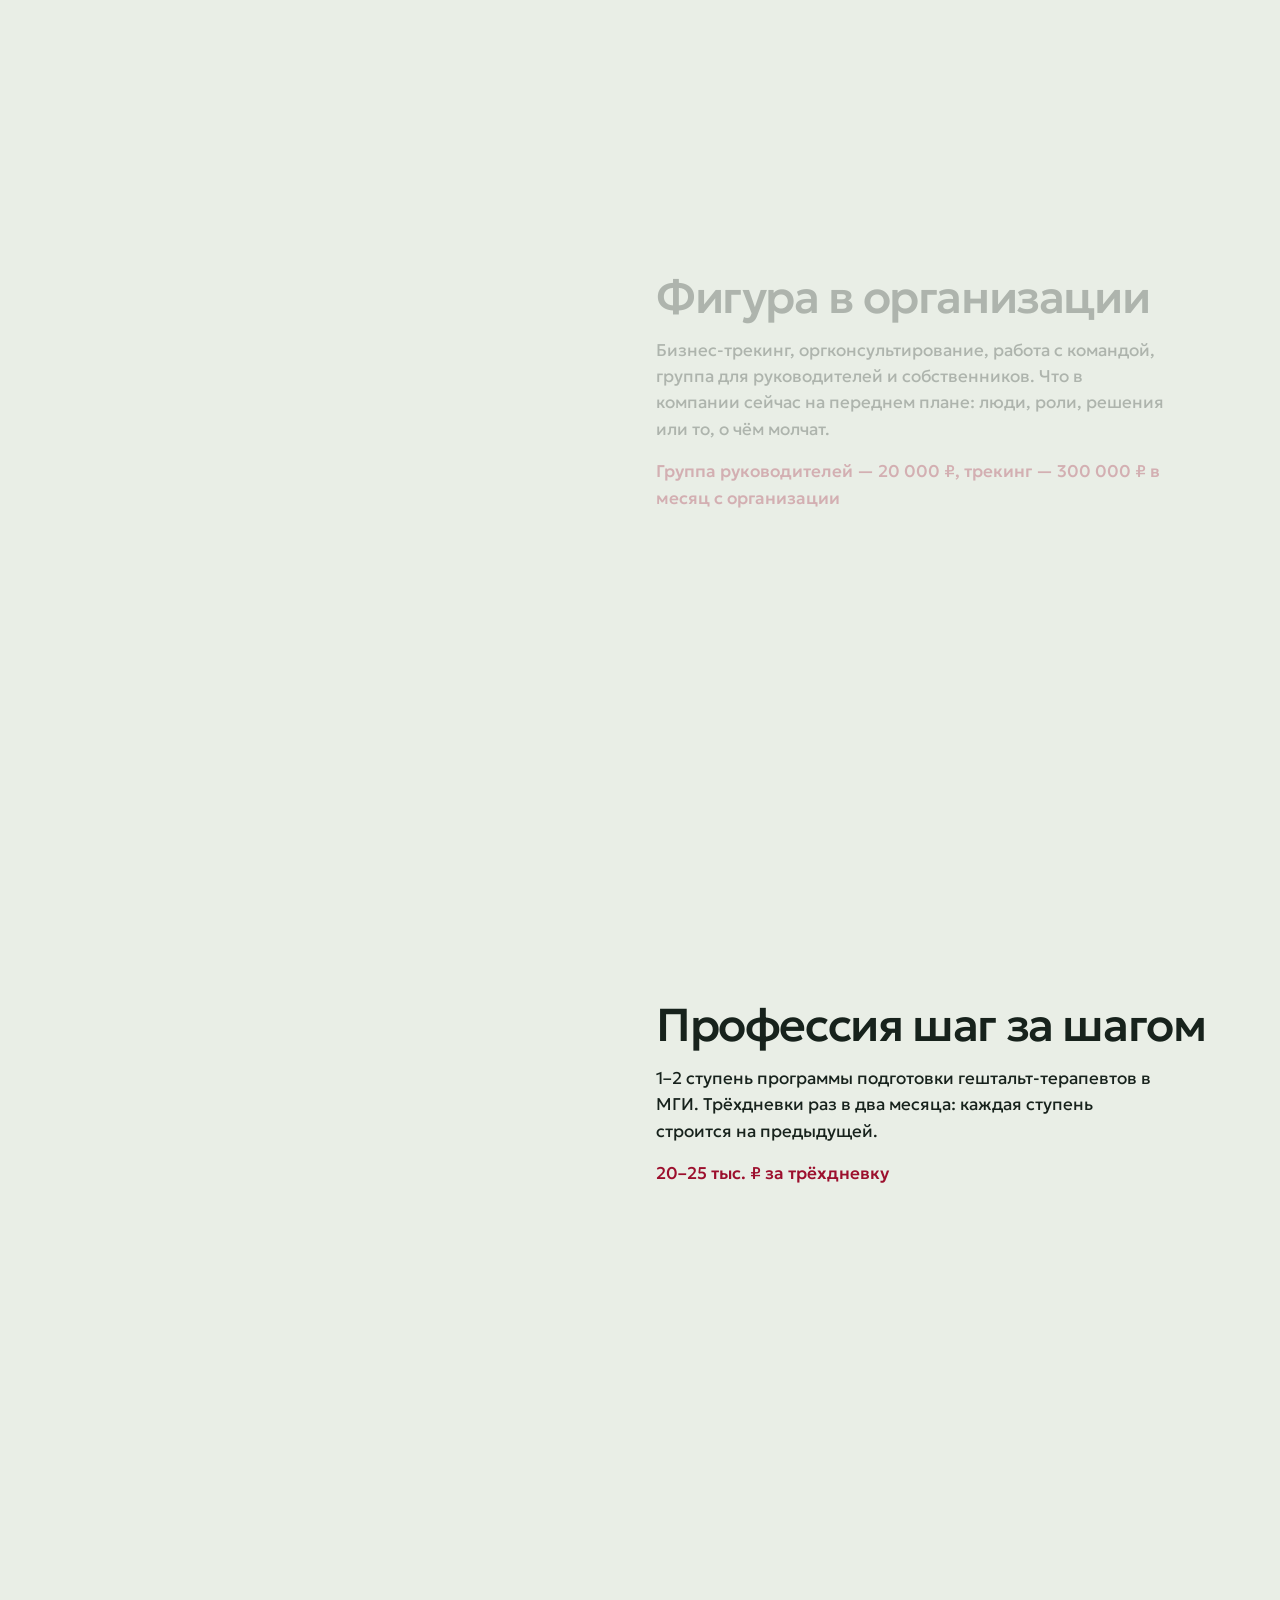
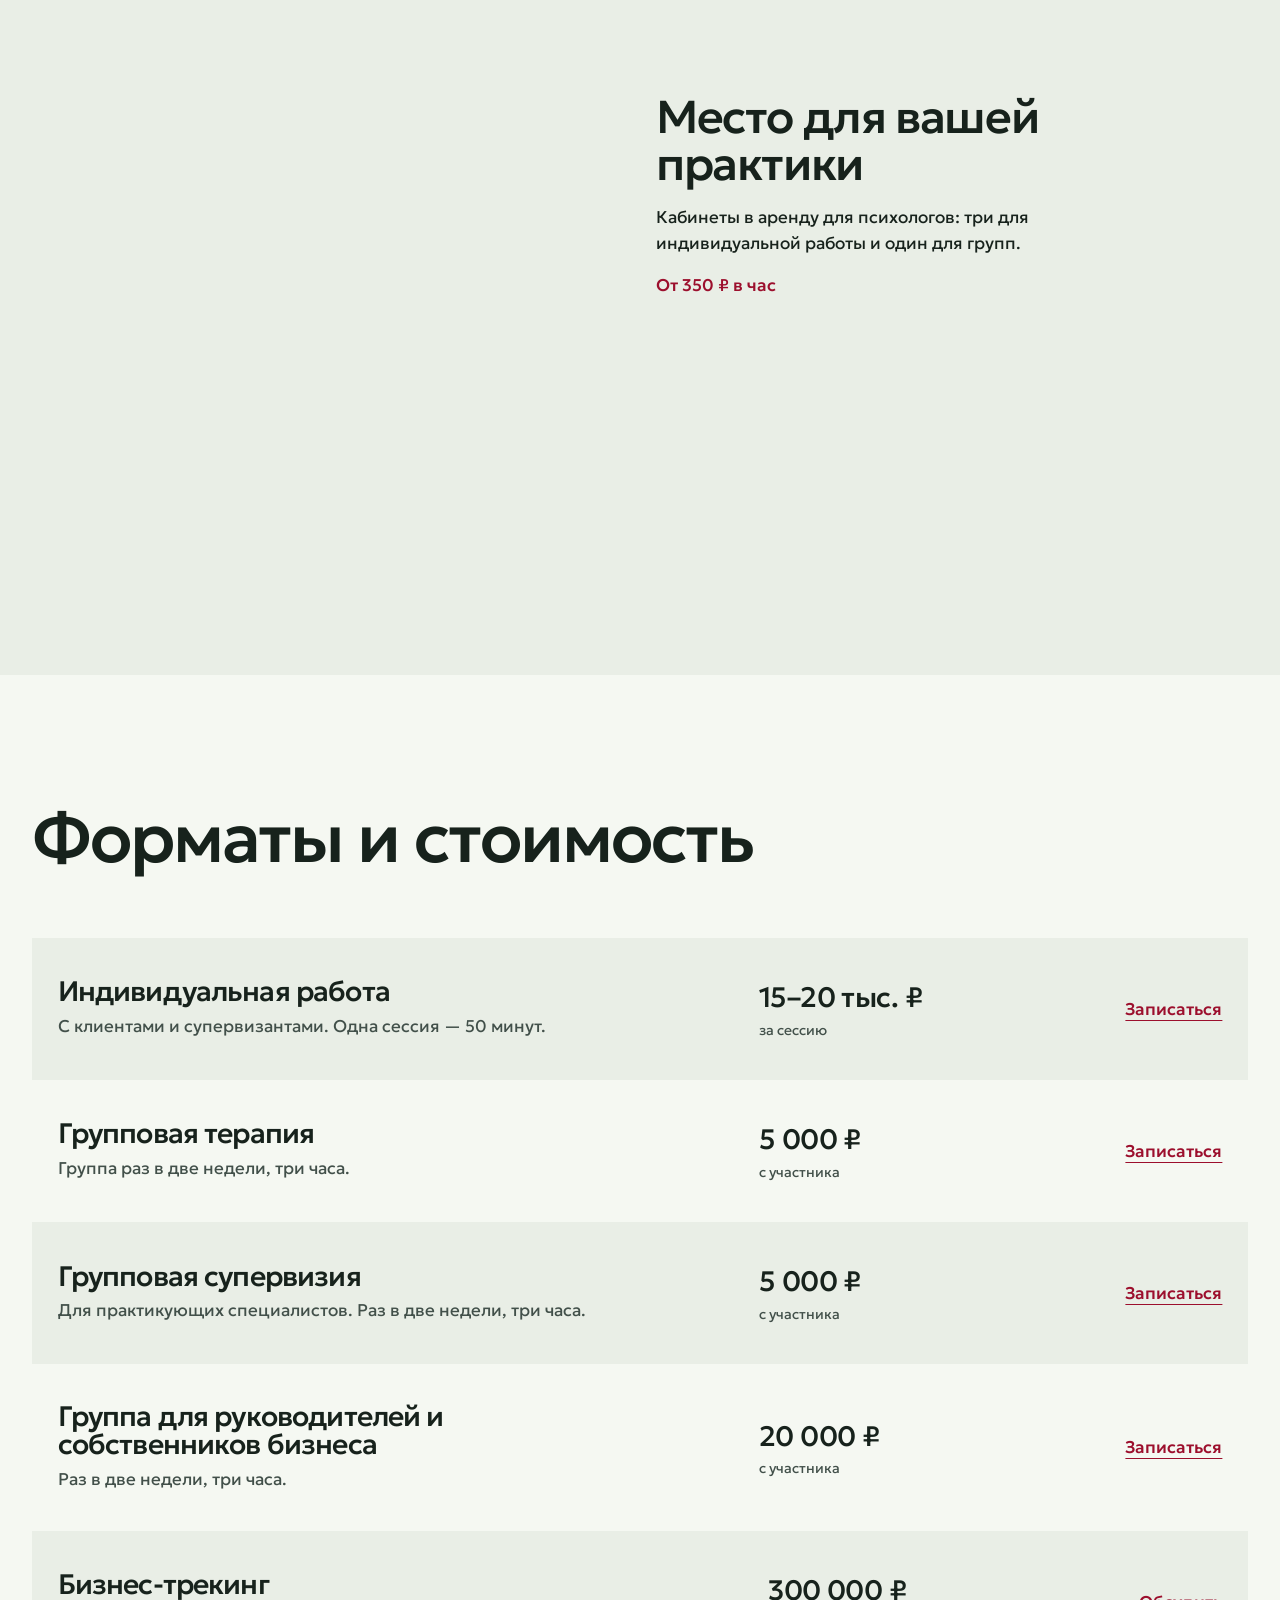
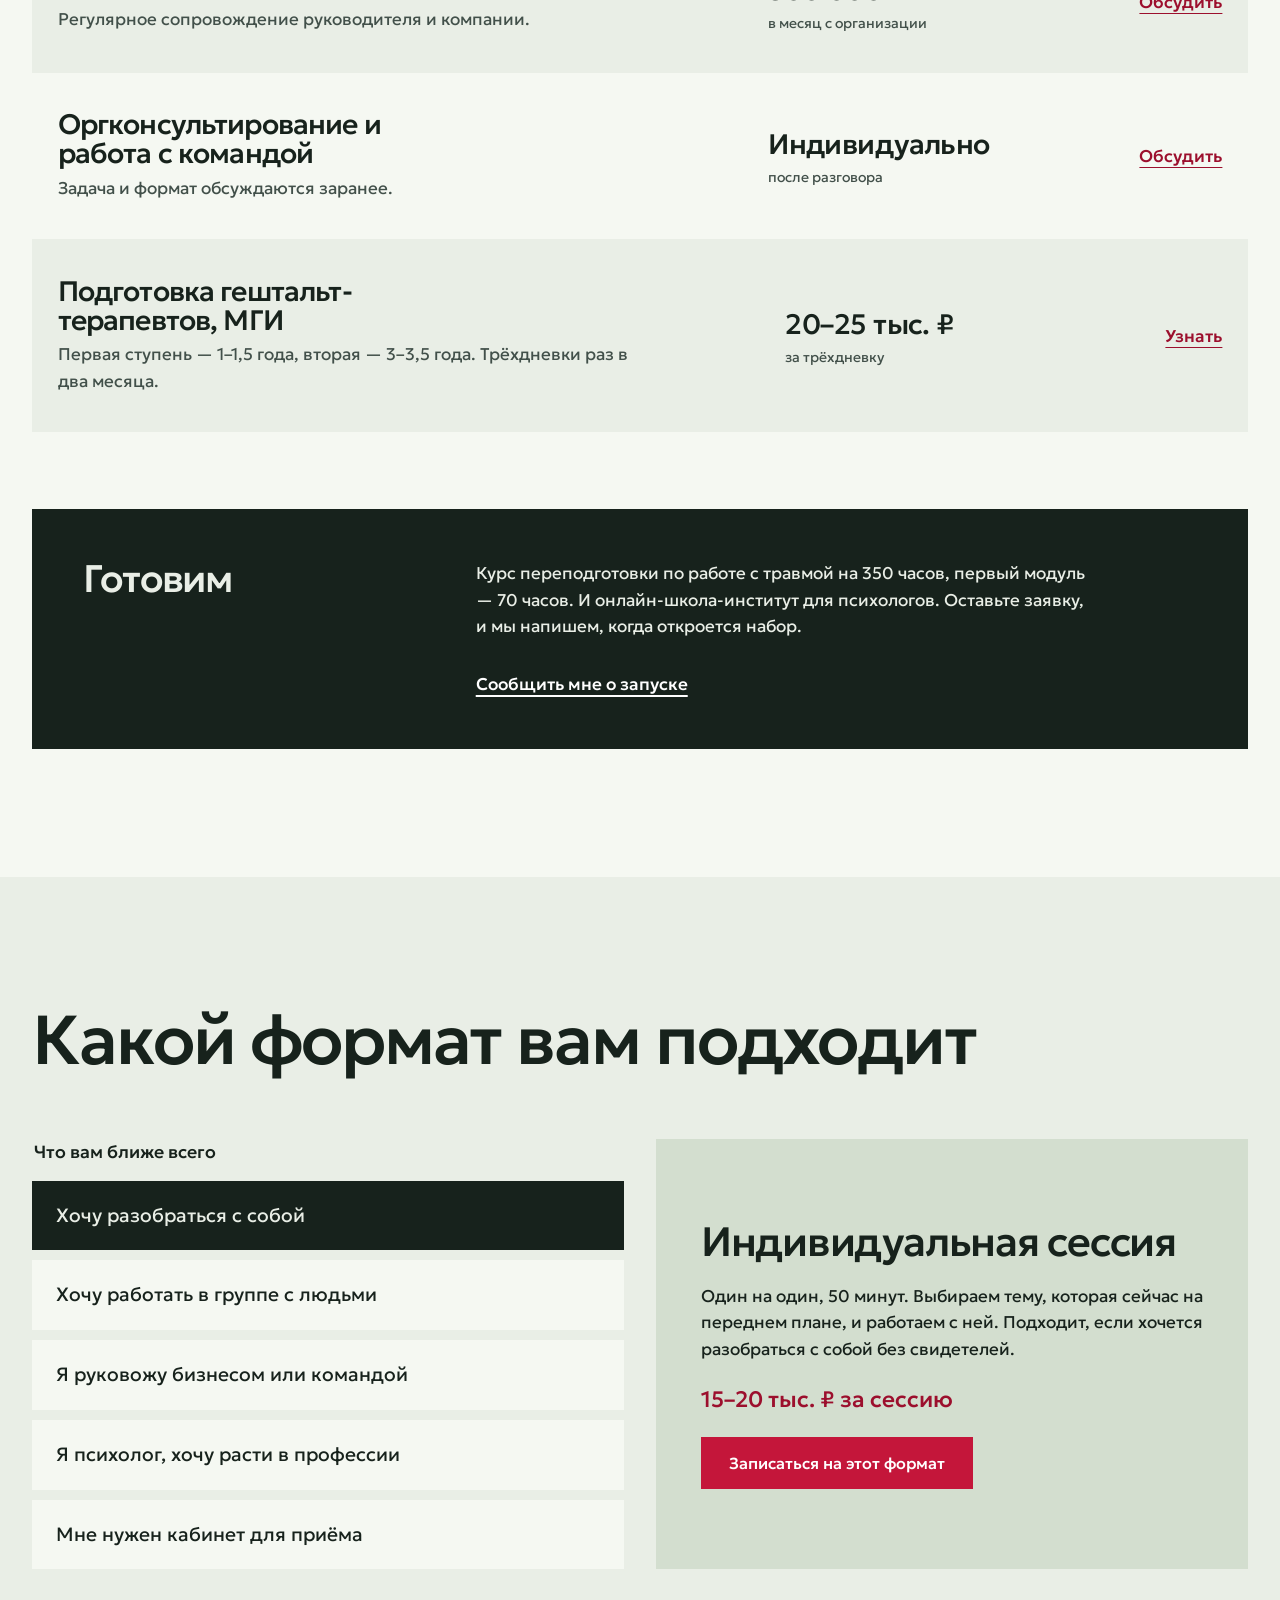
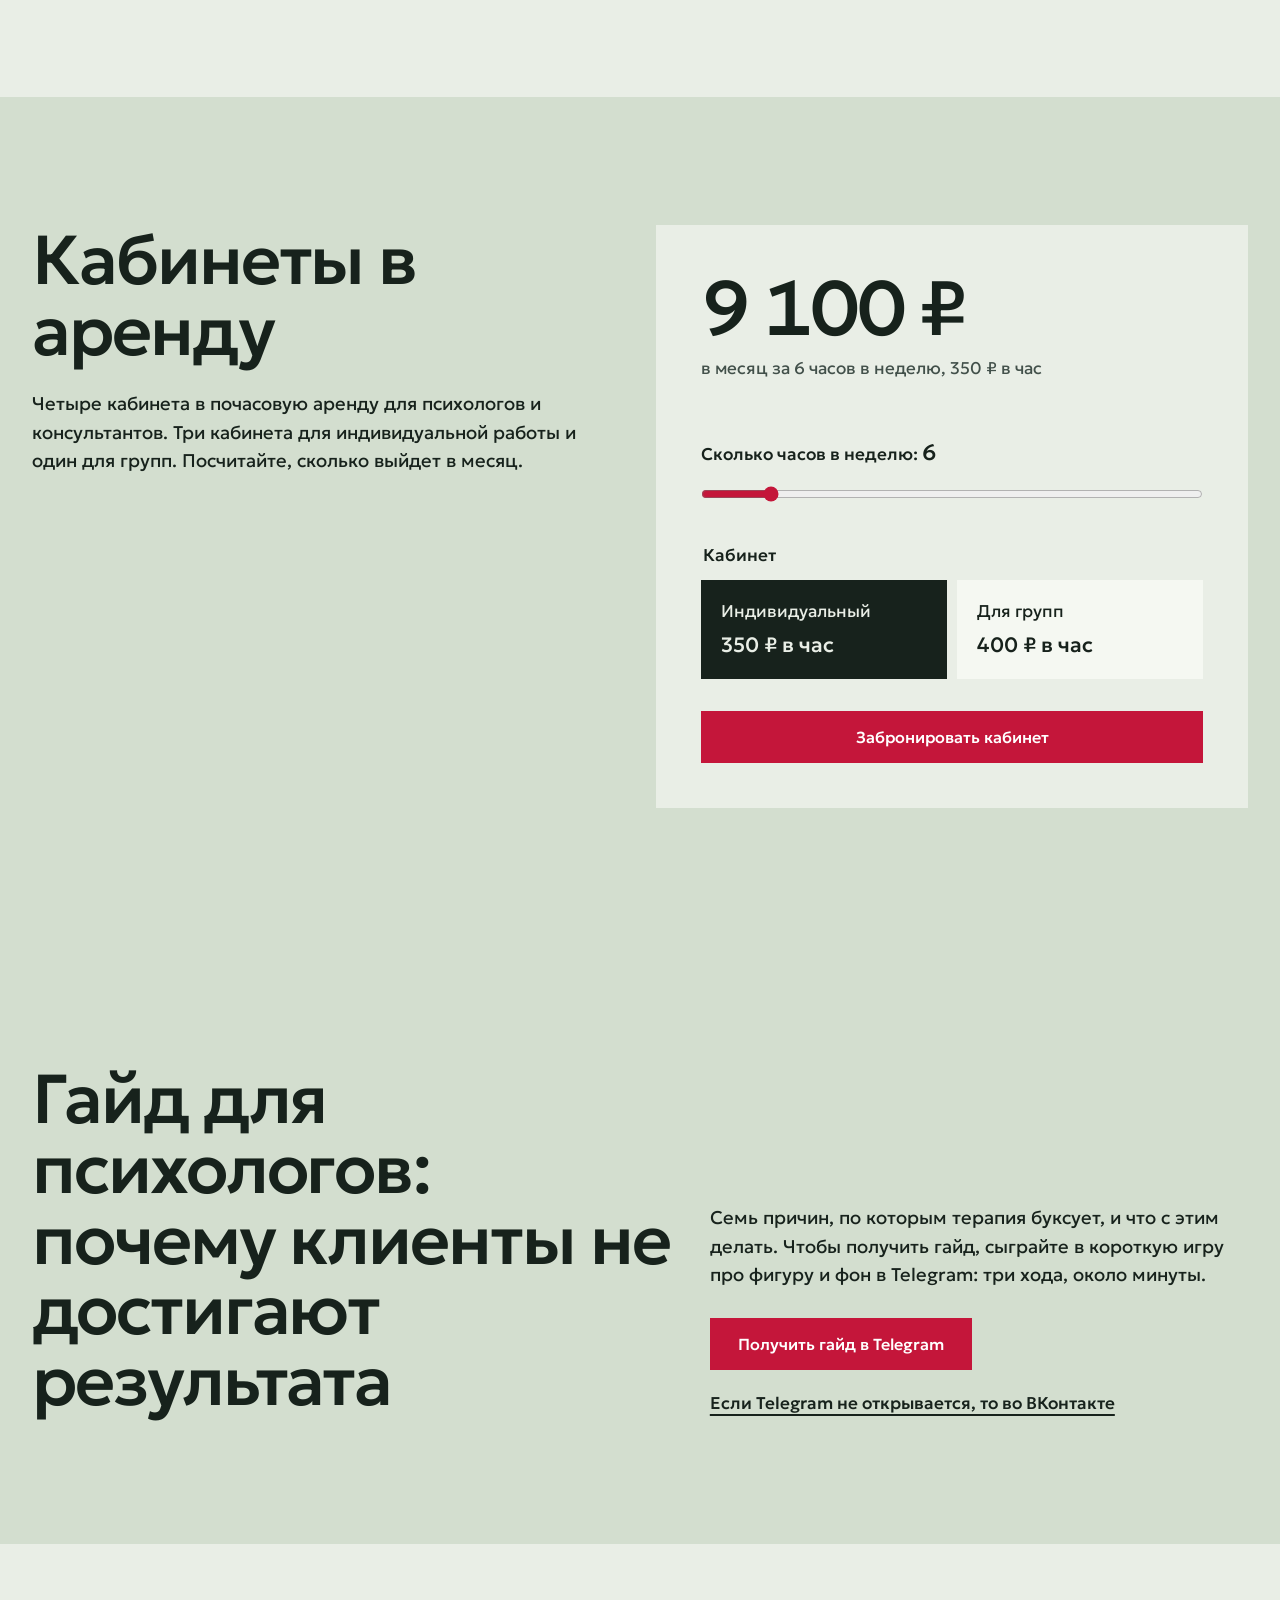
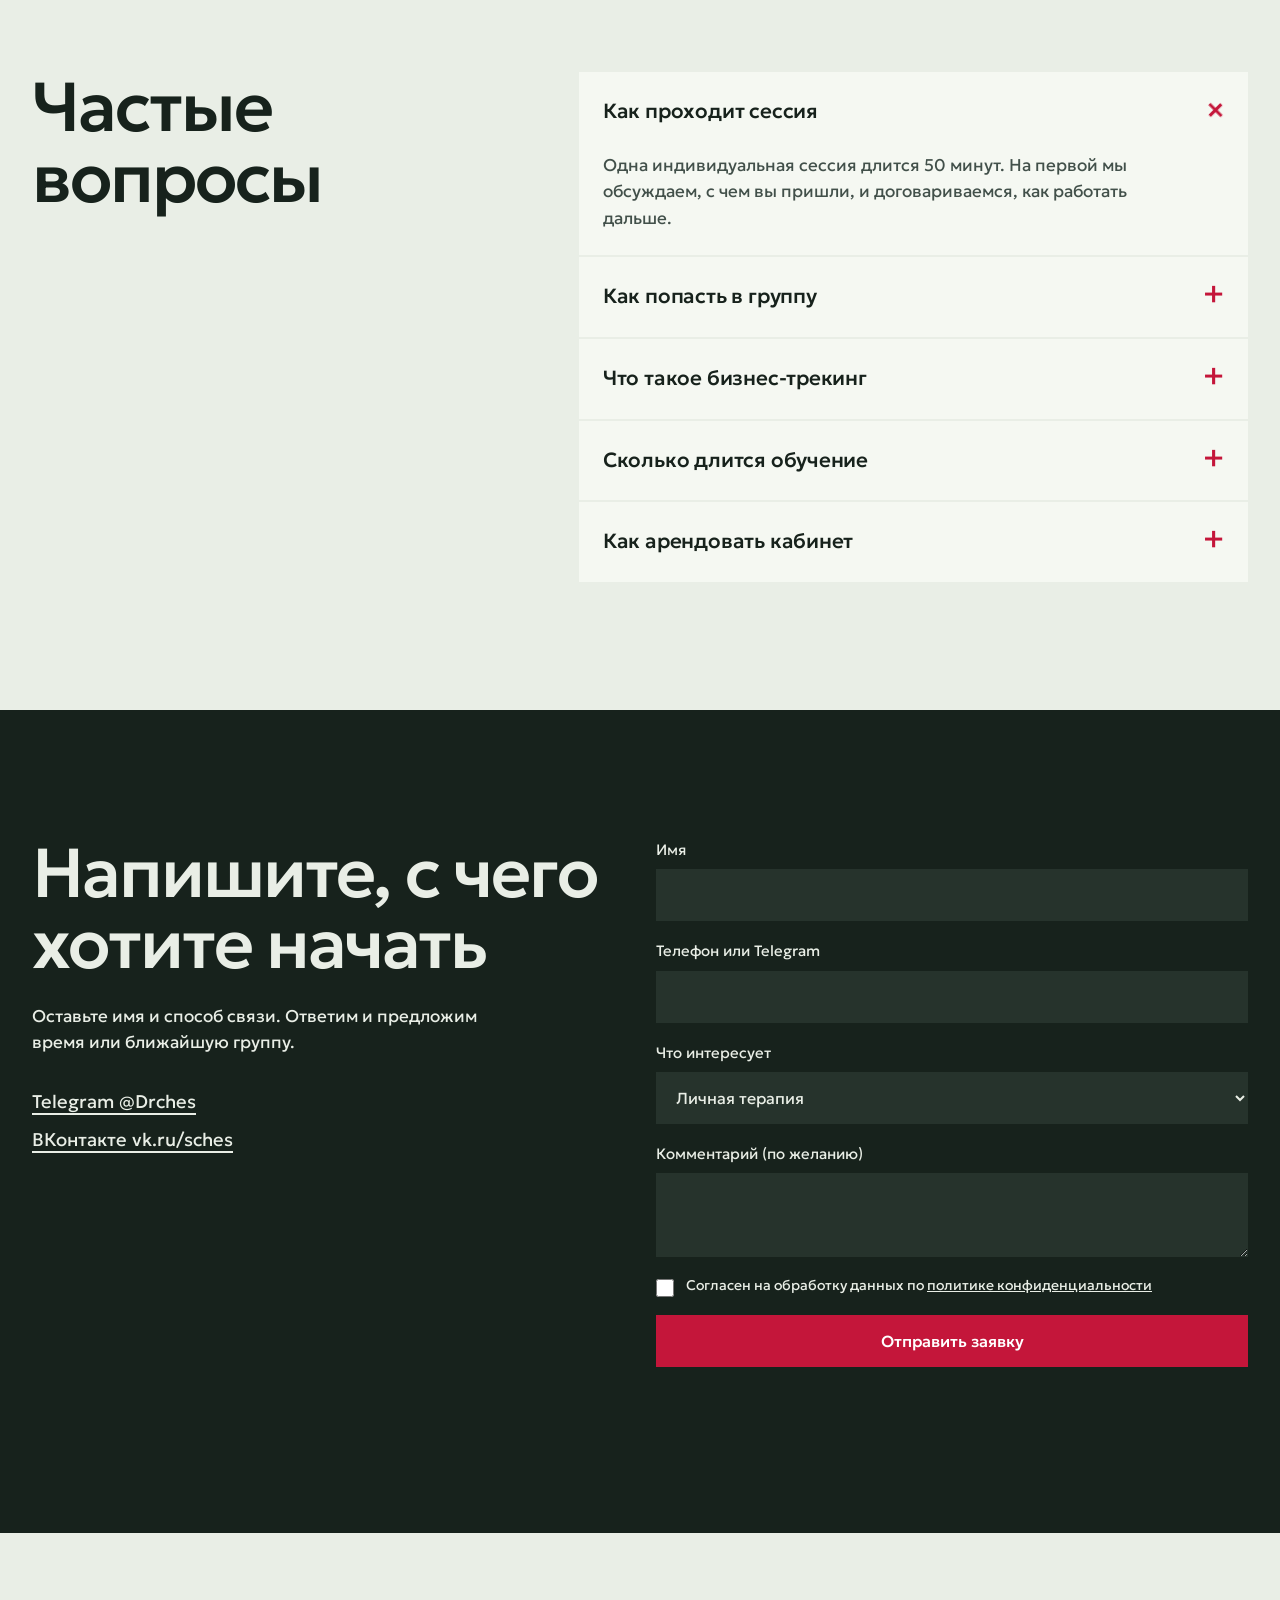
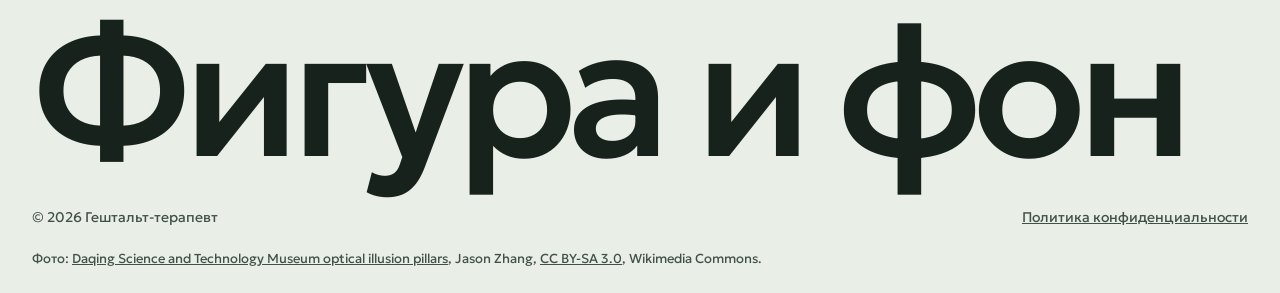
==== commit d39ad1b6: "Add guide section" ====
--- a/index.html
+++ b/index.html
@@ -25,6 +25,7 @@
       <a href="#services">Форматы и цены</a>
       <a href="#pick">Подобрать</a>
       <a href="#rooms">Кабинеты</a>
+      <a href="#guide">Гайд</a>
       <a href="#faq">Вопросы</a>
     </nav>
     <a class="btn btn--small header__cta" href="#contact"><span>Записаться</span></a>
@@ -179,6 +180,18 @@
       <label><input type="radio" name="room" value="400"><span>Для групп<b>400 ₽ в час</b></span></label>
     </fieldset>
     <a class="btn" href="#contact" data-fmt="Аренда кабинета"><span>Забронировать кабинет</span></a>
+  </div>
+</section>
+
+<!-- GUIDE -->
+<section class="guide" id="guide" aria-labelledby="guideTitle">
+  <h2 id="guideTitle">Гайд для психологов: почему клиенты не достигают результата</h2>
+  <div class="guide__body">
+    <p>Семь причин, по которым терапия буксует, и что с этим делать. Чтобы получить гайд, сыграйте в короткую игру про фигуру и фон в Telegram: три хода, около минуты.</p>
+    <div class="guide__acts">
+      <a class="btn" href="https://t.me/trip_wire_super_bot?start=07c98a3a3706" target="_blank" rel="noopener"><span>Получить гайд в Telegram</span></a>
+      <a class="textlink" href="https://vk.me/club237108351?ref=07c98a3a3706" target="_blank" rel="noopener">Если Telegram не открывается, то во ВКонтакте</a>
+    </div>
   </div>
 </section>
 
--- a/styles.css
+++ b/styles.css
@@ -122,6 +122,9 @@
 .calc__sum{font-size:clamp(3rem,6vw,5.5rem);font-weight:500;letter-spacing:-.04em;line-height:1;font-variant-numeric:tabular-nums}
 .calc__note{margin:8px 0 22px;color:var(--ink2)}
 
+.guide{background:var(--field);padding:clamp(80px,10vw,160px) var(--m);display:grid;grid-template-columns:1.2fr 1fr;gap:var(--m);align-items:end}
+.guide__body p{font-size:1.15rem;max-width:30em}
+.guide__acts{display:flex;flex-wrap:wrap;gap:20px 24px;align-items:center;margin-top:28px}
 /* faq */
 .faq{padding:clamp(80px,10vw,160px) var(--m);display:grid;grid-template-columns:1fr 1.3fr;gap:var(--m);align-items:start}
 .faq__list{display:grid;gap:2px}
@@ -166,7 +169,7 @@
   .header__cta{display:none}
   .hero{grid-template-columns:1fr;padding-top:88px;min-height:auto;gap:32px}
   .field{aspect-ratio:1;max-height:none}
-  .zone__head,.zone__body,.pick__body,.rooms,.faq,.contact,.soon{grid-template-columns:1fr}
+  .guide,.zone__head,.zone__body,.pick__body,.rooms,.faq,.contact,.soon{grid-template-columns:1fr}
   .soon .textlink{grid-column:1}
   .zone__stage,.zone__steps{grid-area:1/1}
   .zone__stage{top:64px;aspect-ratio:auto;height:42vh;max-height:none;z-index:1}
